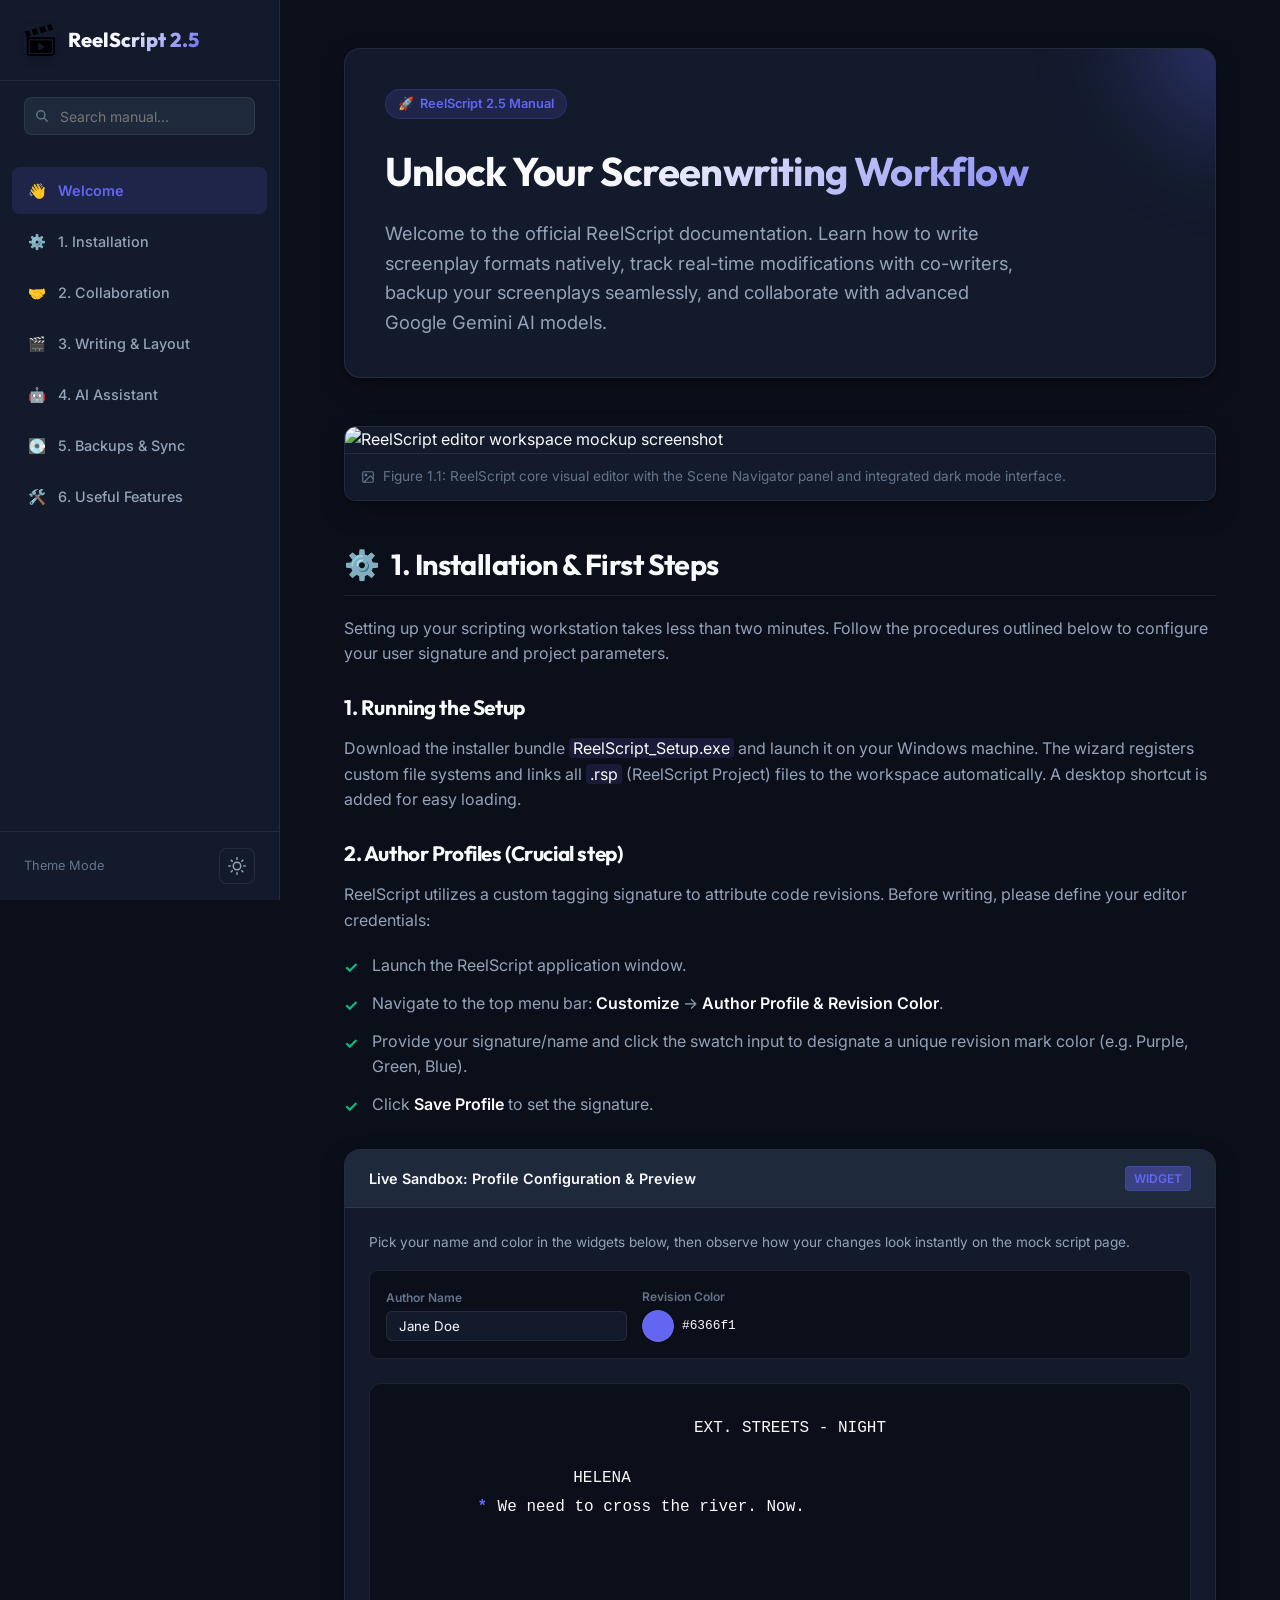
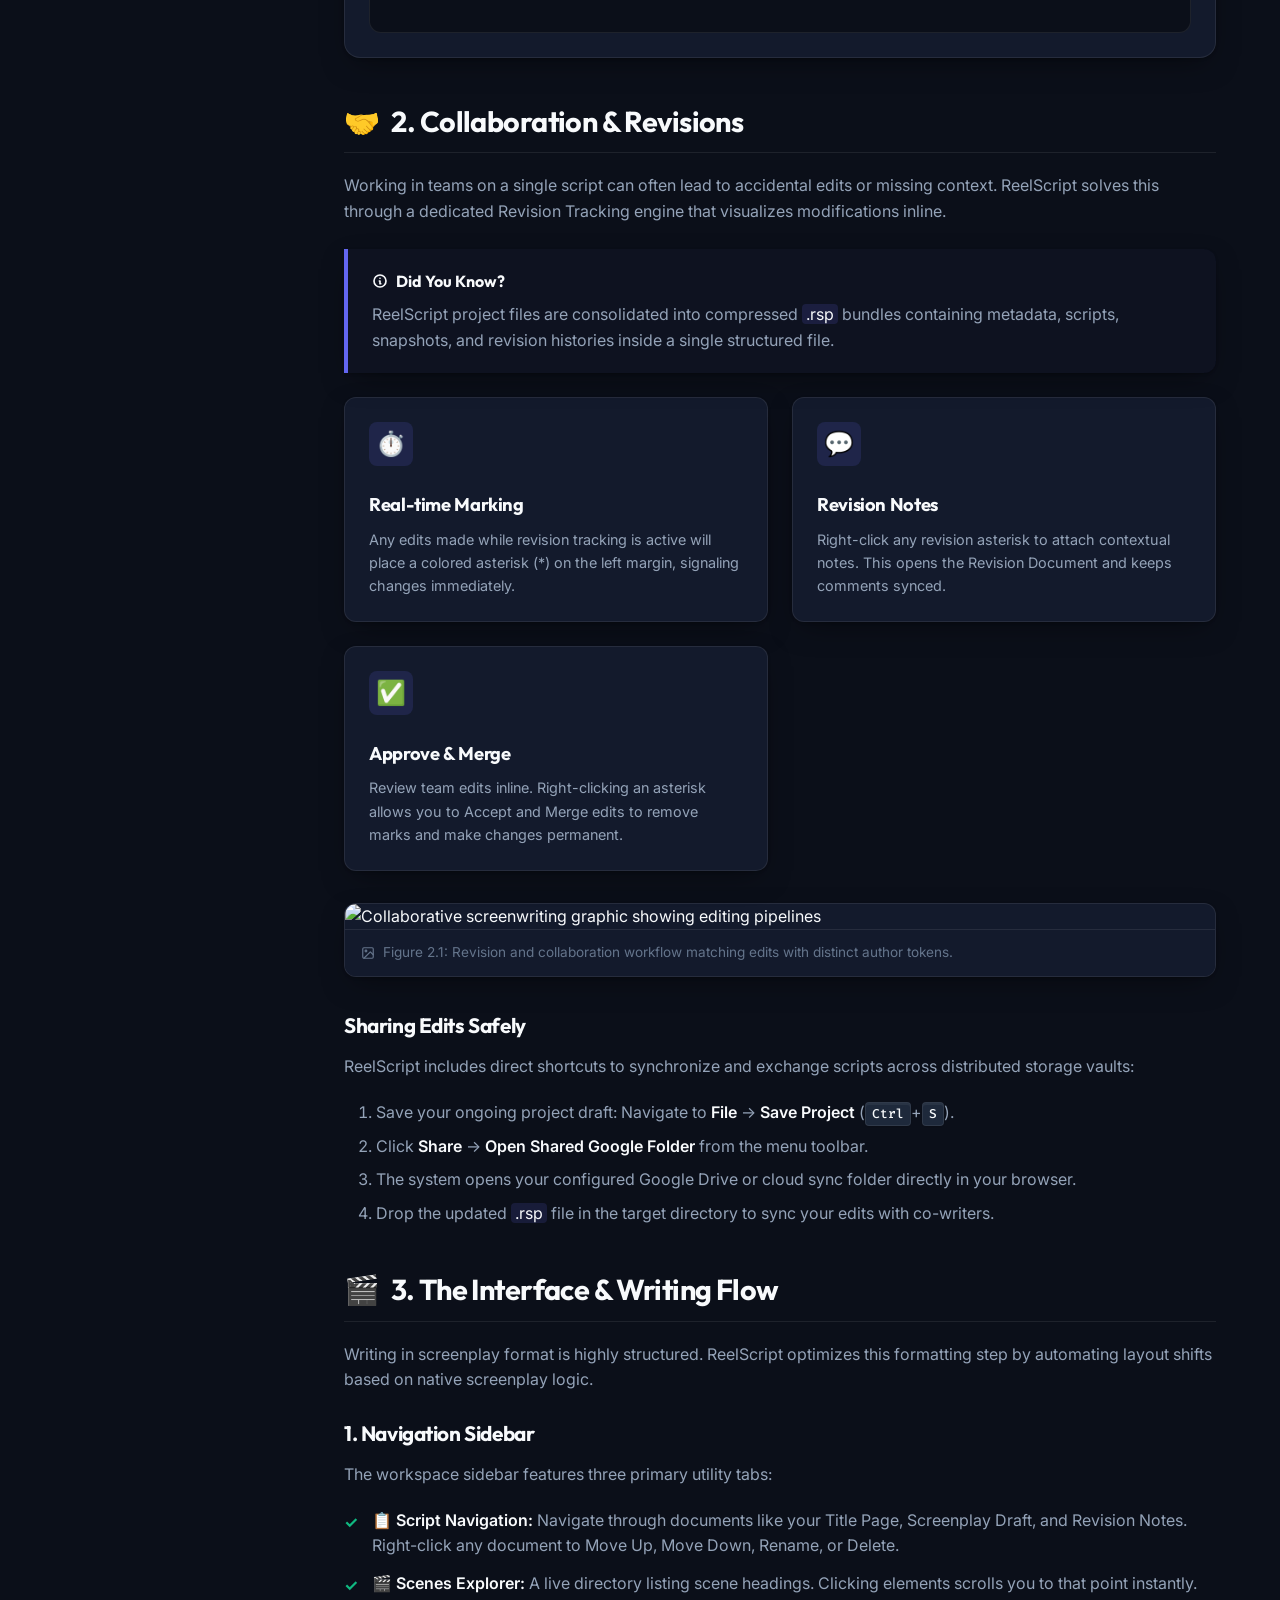
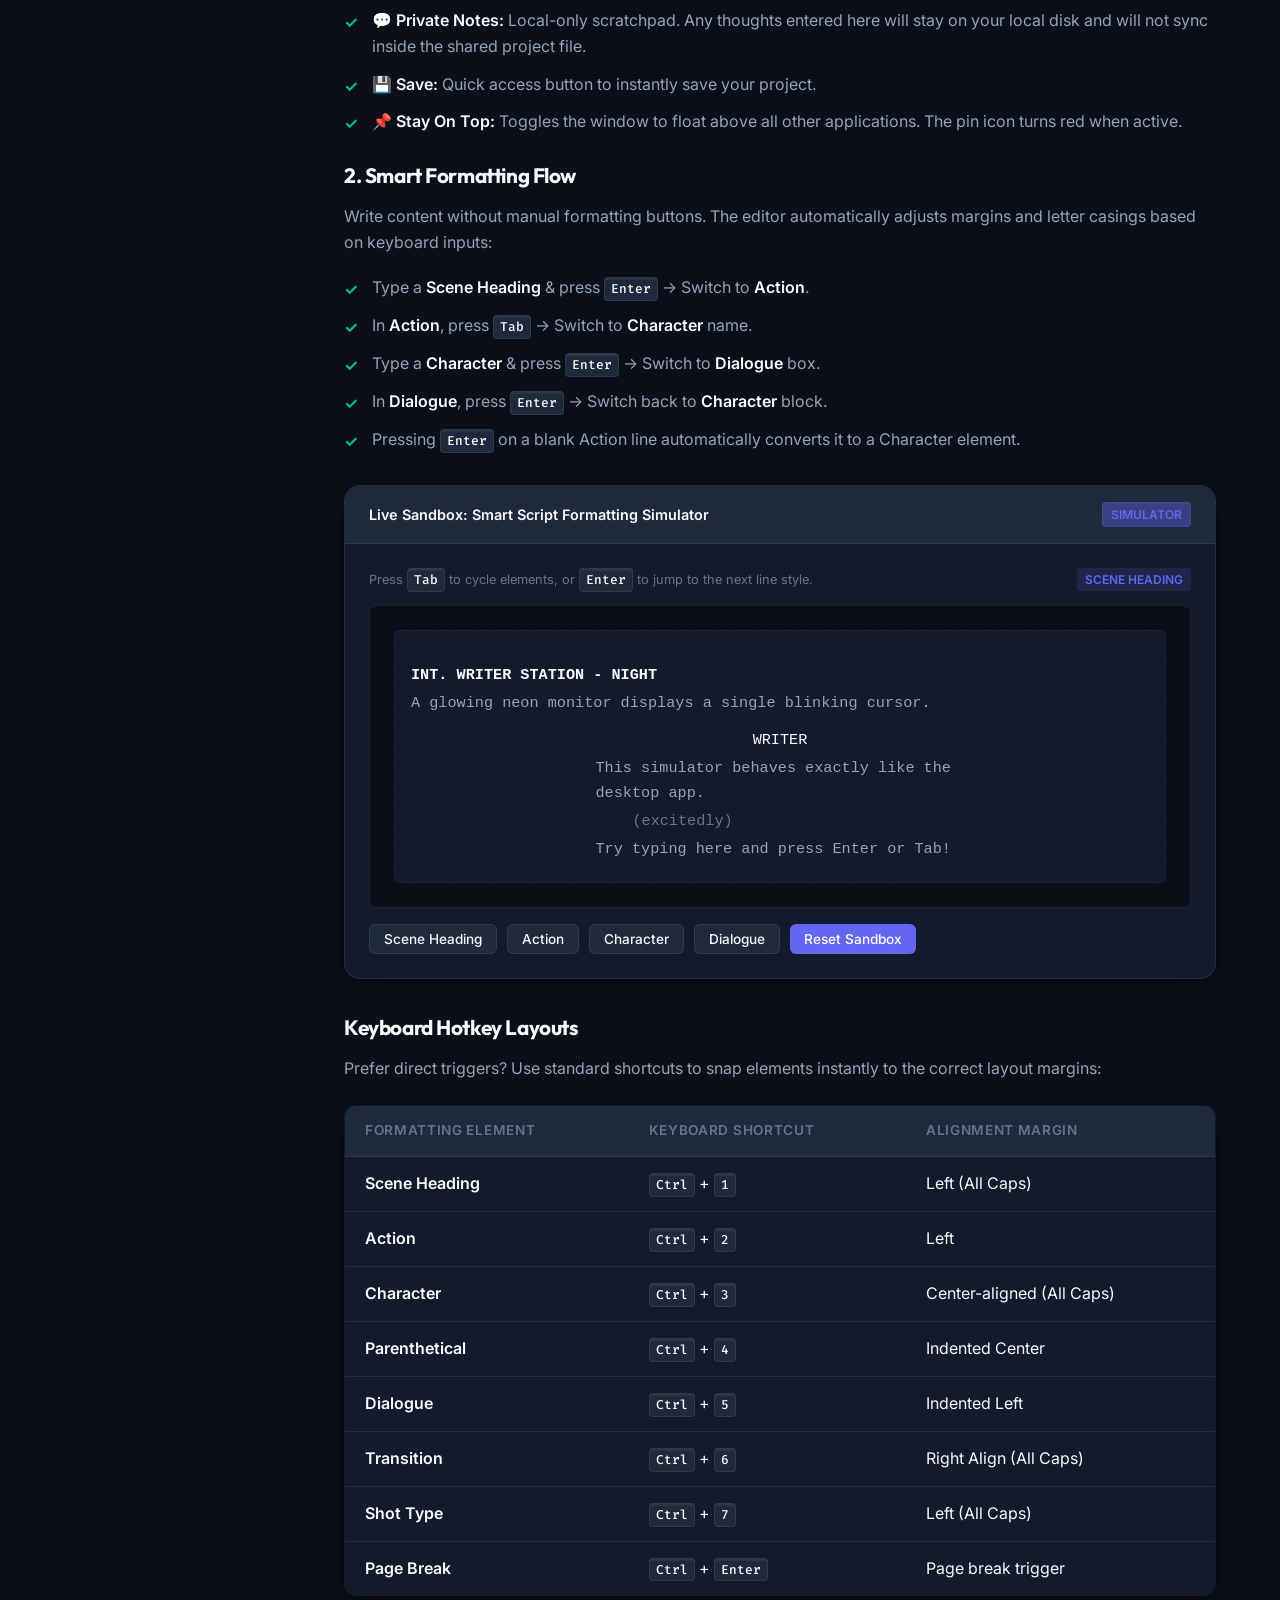
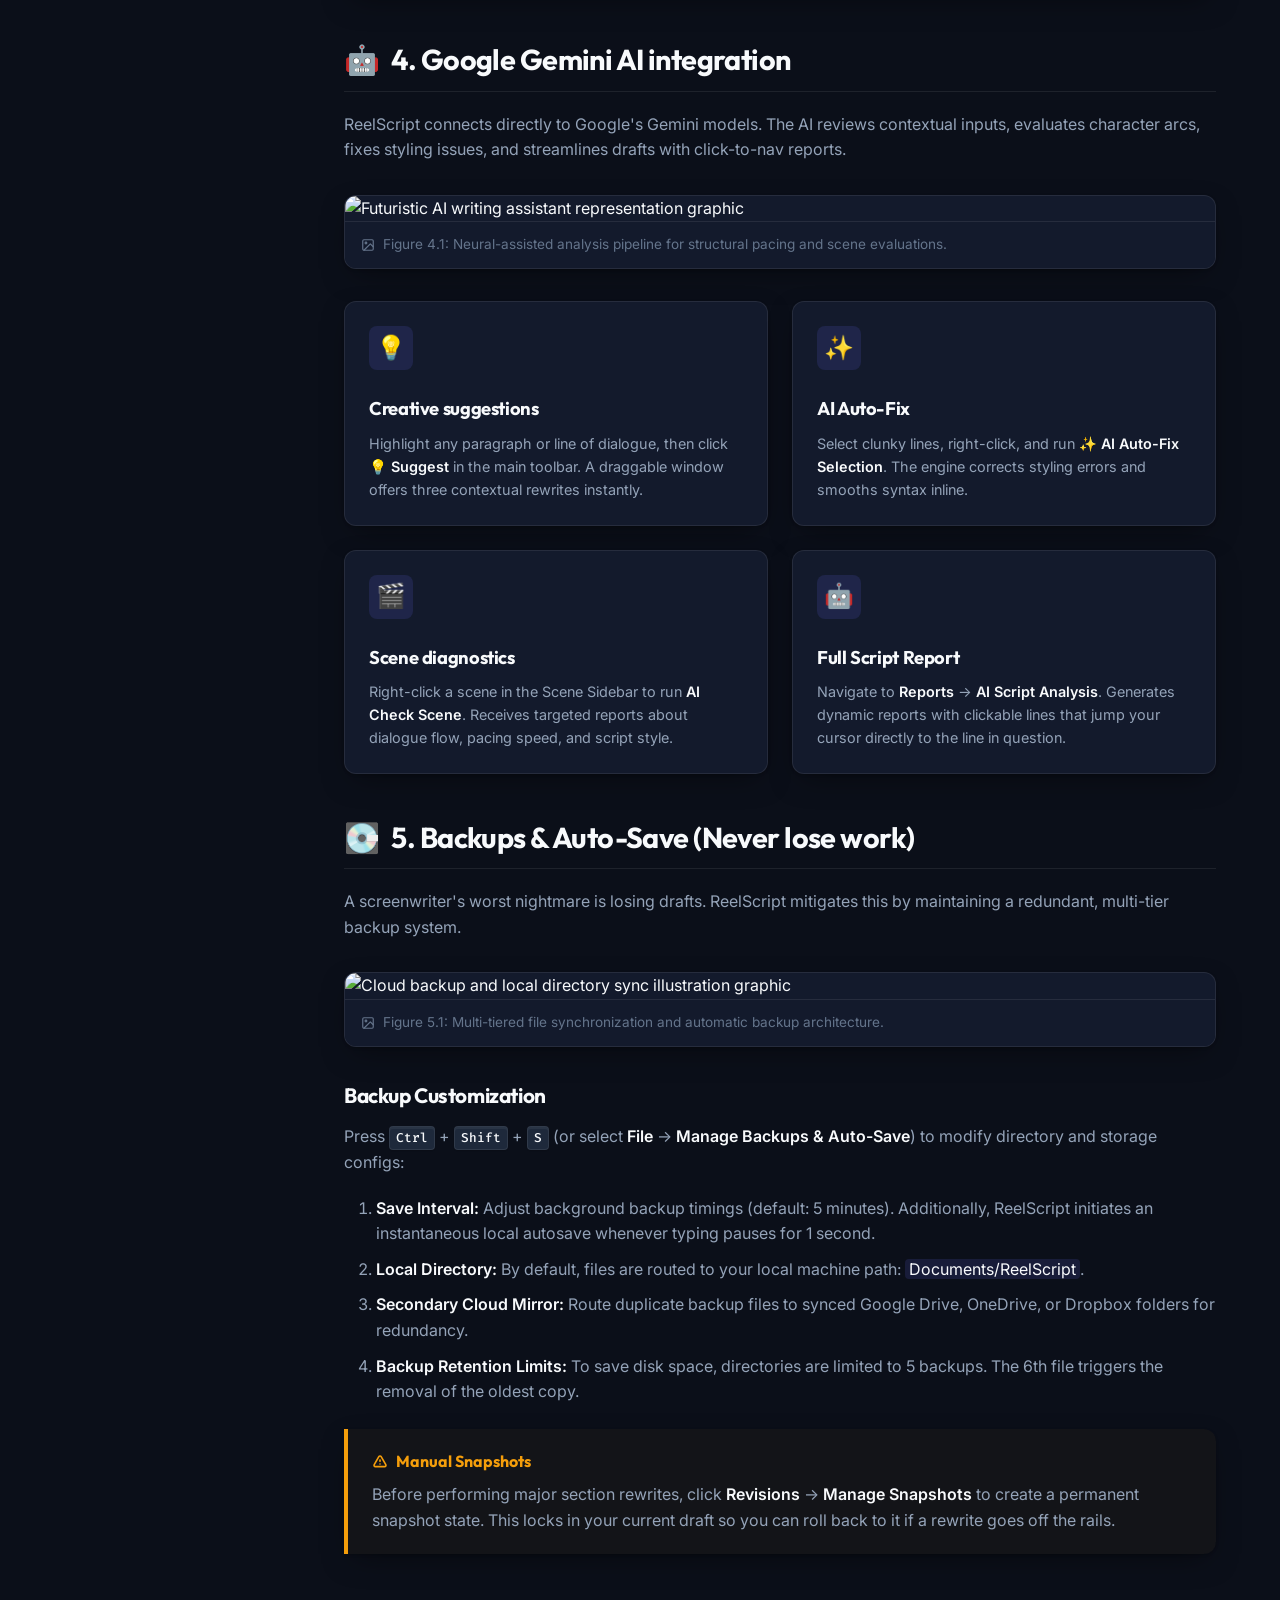
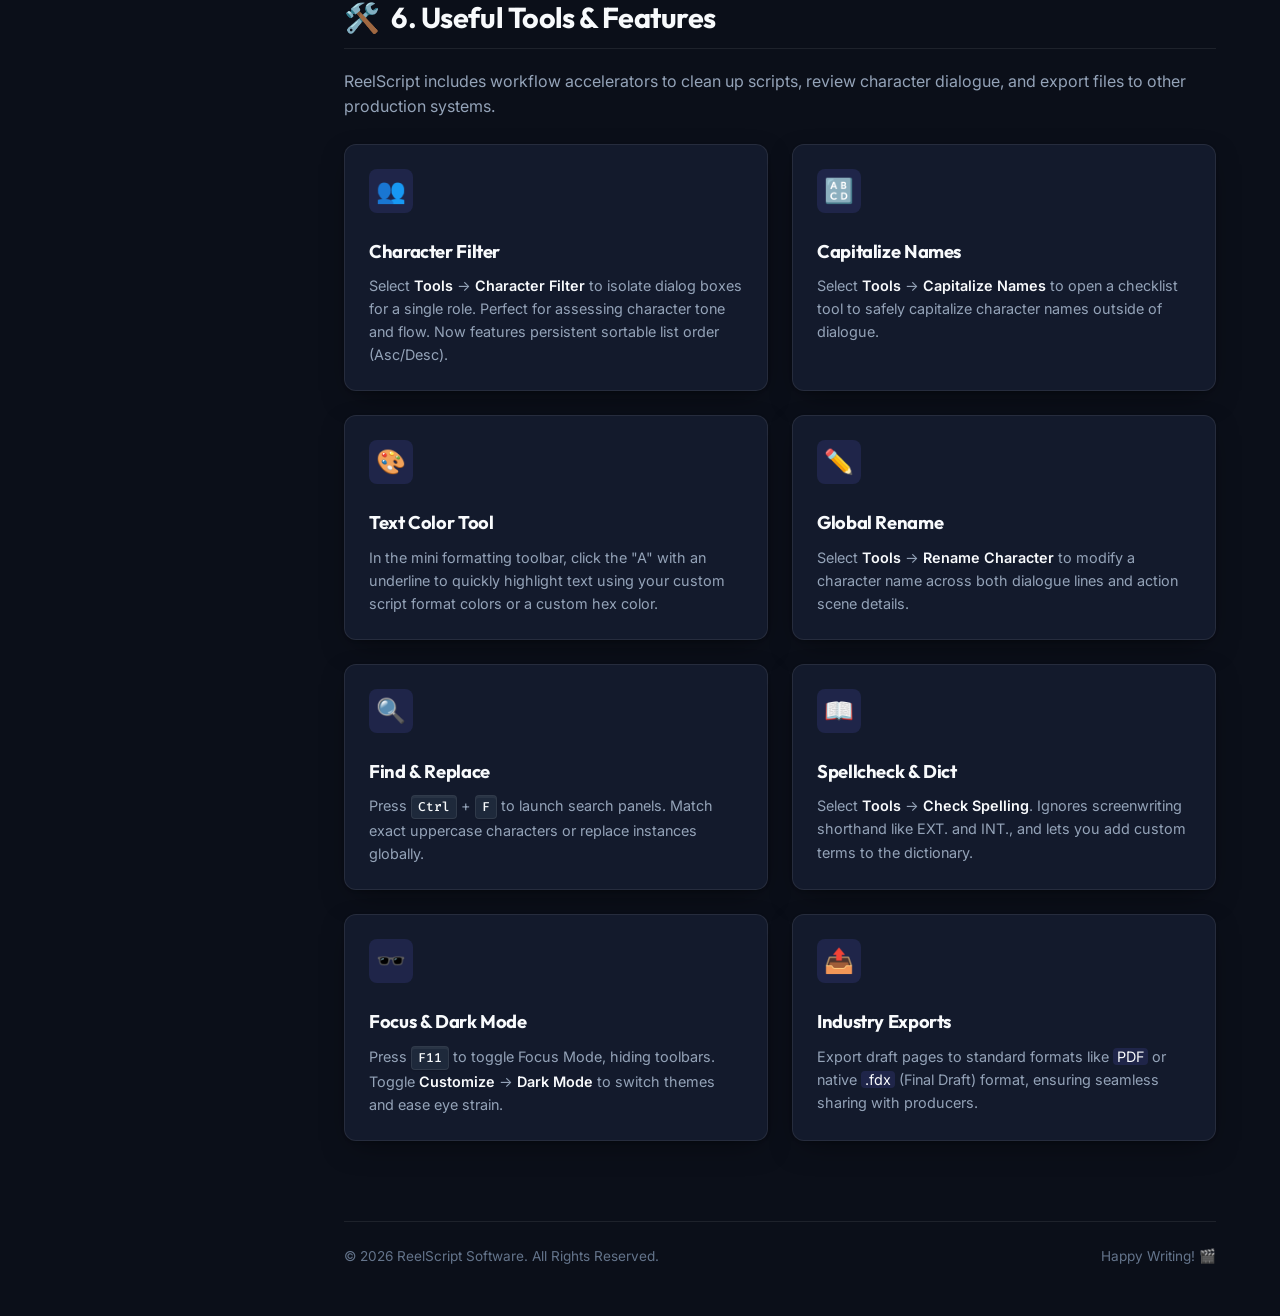
==== manual.html @ 25265837 "docs: update manual and README with today's new features" ====
<!DOCTYPE html>
<html lang="en" data-theme="dark">
<head>
    <meta charset="UTF-8">
    <meta name="viewport" content="width=device-width, initial-scale=1.0">
    <title>ReelScript - Complete User Manual</title>
    <!-- Google Fonts -->
    <link rel="preconnect" href="https://fonts.googleapis.com">
    <link rel="preconnect" href="https://fonts.gstatic.com" crossorigin>
    <link href="https://fonts.googleapis.com/css2?family=Fira+Code:wght@400;500&family=Inter:wght@300;400;500;600;700&family=Outfit:wght@400;500;600;700;800&display=swap" rel="stylesheet">
    <link rel="icon" href="movie-icon.png" type="image/png">
    
    <style>
        /* Modern CSS Custom Properties / Theme Tokens */
        :root[data-theme="dark"] {
            --bg-primary: #0b0f19;
            --bg-secondary: #131a2c;
            --bg-tertiary: #1e293b;
            --bg-accent: rgba(99, 102, 241, 0.15);
            --border-color: rgba(255, 255, 255, 0.08);
            --text-primary: #f8fafc;
            --text-secondary: #94a3b8;
            --text-muted: #64748b;
            --accent: #6366f1;
            --accent-glow: rgba(99, 102, 241, 0.4);
            --accent-rgb: 99, 102, 241;
            --success: #10b981;
            --warning: #f59e0b;
            --danger: #ef4444;
            --card-shadow: 0 10px 30px -10px rgba(0, 0, 0, 0.5), 0 1px 3px rgba(0, 0, 0, 0.2);
            --sidebar-width: 280px;
        }

        :root[data-theme="light"] {
            --bg-primary: #f8fafc;
            --bg-secondary: #ffffff;
            --bg-tertiary: #f1f5f9;
            --bg-accent: rgba(99, 102, 241, 0.08);
            --border-color: rgba(15, 23, 42, 0.08);
            --text-primary: #0f172a;
            --text-secondary: #475569;
            --text-muted: #94a3b8;
            --accent: #4f46e5;
            --accent-glow: rgba(79, 70, 229, 0.2);
            --accent-rgb: 79, 70, 229;
            --success: #059669;
            --warning: #d97706;
            --danger: #dc2626;
            --card-shadow: 0 10px 30px -10px rgba(0, 0, 0, 0.05), 0 1px 3px rgba(0, 0, 0, 0.02);
            --sidebar-width: 280px;
        }

        /* Base Resets & Global Styles */
        * {
            box-sizing: border-box;
            margin: 0;
            padding: 0;
            scroll-behavior: smooth;
        }

        body {
            font-family: 'Inter', -apple-system, BlinkMacSystemFont, "Segoe UI", Roboto, Helvetica, Arial, sans-serif;
            background-color: var(--bg-primary);
            color: var(--text-primary);
            line-height: 1.6;
            transition: background-color 0.3s ease, color 0.3s ease;
            overflow-x: hidden;
        }

        /* Typography */
        h1, h2, h3, h4 {
            font-family: 'Outfit', sans-serif;
            font-weight: 700;
            letter-spacing: -0.02em;
            color: var(--text-primary);
        }

        h1 {
            font-size: 2.5rem;
            margin-bottom: 1rem;
            background: linear-gradient(135deg, var(--text-primary) 30%, var(--accent) 100%);
            -webkit-background-clip: text;
            -webkit-text-fill-color: transparent;
        }

        h2 {
            font-size: 1.8rem;
            margin: 2.5rem 0 1.25rem 0;
            padding-bottom: 0.5rem;
            border-bottom: 1px solid var(--border-color);
            display: flex;
            align-items: center;
            gap: 12px;
        }

        h3 {
            font-size: 1.3rem;
            margin: 1.5rem 0 0.75rem 0;
            color: var(--text-primary);
        }

        p {
            margin-bottom: 1.25rem;
            color: var(--text-secondary);
            font-size: 1rem;
            font-weight: 400;
        }

        strong {
            color: var(--text-primary);
            font-weight: 600;
        }

        a {
            color: var(--accent);
            text-decoration: none;
            transition: color 0.2s ease;
        }

        a:hover {
            color: var(--text-primary);
            text-decoration: underline;
        }

        /* Layout Structure */
        .app-wrapper {
            display: flex;
            min-height: 100vh;
        }

        /* Sidebar Styling */
        .sidebar {
            width: var(--sidebar-width);
            background-color: var(--bg-secondary);
            border-right: 1px solid var(--border-color);
            position: fixed;
            top: 0;
            bottom: 0;
            left: 0;
            display: flex;
            flex-direction: column;
            z-index: 100;
            transition: transform 0.3s ease, background-color 0.3s ease, border-color 0.3s ease;
        }

        .sidebar-header {
            padding: 1.5rem;
            border-bottom: 1px solid var(--border-color);
            display: flex;
            align-items: center;
            gap: 12px;
        }

        .sidebar-logo {
            width: 32px;
            height: 32px;
            border-radius: 6px;
            object-fit: contain;
            box-shadow: 0 4px 10px rgba(0, 0, 0, 0.2);
        }

        .sidebar-title {
            font-size: 1.25rem;
            font-weight: 800;
            font-family: 'Outfit', sans-serif;
            background: linear-gradient(135deg, var(--text-primary) 40%, var(--accent) 100%);
            -webkit-background-clip: text;
            -webkit-text-fill-color: transparent;
        }

        .search-container {
            padding: 1rem 1.5rem;
            position: relative;
        }

        .search-input {
            width: 100%;
            padding: 0.6rem 1rem 0.6rem 2.2rem;
            background-color: var(--bg-tertiary);
            border: 1px solid var(--border-color);
            border-radius: 8px;
            color: var(--text-primary);
            font-family: inherit;
            font-size: 0.875rem;
            outline: none;
            transition: all 0.2s ease;
        }

        .search-input:focus {
            border-color: var(--accent);
            box-shadow: 0 0 0 3px var(--accent-glow);
        }

        .search-icon {
            position: absolute;
            left: 2.2rem;
            top: 50%;
            transform: translateY(-50%);
            color: var(--text-muted);
            pointer-events: none;
            width: 14px;
            height: 14px;
        }

        .nav-menu {
            flex: 1;
            overflow-y: auto;
            padding: 1rem 0.75rem;
            display: flex;
            flex-direction: column;
            gap: 4px;
        }

        .nav-link {
            display: flex;
            align-items: center;
            gap: 12px;
            padding: 0.75rem 1rem;
            color: var(--text-secondary);
            border-radius: 8px;
            font-size: 0.9rem;
            font-weight: 500;
            transition: all 0.2s ease;
            text-decoration: none;
        }

        .nav-link:hover, .nav-link.active {
            color: var(--text-primary);
            background-color: var(--bg-tertiary);
            text-decoration: none;
        }

        .nav-link.active {
            color: var(--accent);
            background-color: var(--bg-accent);
            font-weight: 600;
        }

        .sidebar-footer {
            padding: 1rem 1.5rem;
            border-top: 1px solid var(--border-color);
            display: flex;
            align-items: center;
            justify-content: space-between;
        }

        /* Main Content Panel */
        .content-area {
            flex: 1;
            margin-left: var(--sidebar-width);
            padding: 3rem 4rem;
            max-width: 1100px;
            transition: margin-left 0.3s ease;
        }

        /* Header / Controls */
        .controls {
            display: flex;
            align-items: center;
            gap: 12px;
        }

        .theme-toggle-btn {
            background: none;
            border: 1px solid var(--border-color);
            border-radius: 8px;
            width: 36px;
            height: 36px;
            display: flex;
            align-items: center;
            justify-content: center;
            cursor: pointer;
            color: var(--text-secondary);
            transition: all 0.2s ease;
            background-color: var(--bg-secondary);
        }

        .theme-toggle-btn:hover {
            color: var(--text-primary);
            border-color: var(--text-muted);
            box-shadow: var(--card-shadow);
        }

        /* Hero Section */
        .hero {
            position: relative;
            background-color: var(--bg-secondary);
            border: 1px solid var(--border-color);
            border-radius: 16px;
            padding: 2.5rem;
            margin-bottom: 3rem;
            overflow: hidden;
            box-shadow: var(--card-shadow);
        }

        .hero::before {
            content: '';
            position: absolute;
            top: -50%;
            right: -20%;
            width: 300px;
            height: 300px;
            background: radial-gradient(circle, var(--accent-glow) 0%, transparent 70%);
            pointer-events: none;
            filter: blur(40px);
        }

        .hero-badge {
            display: inline-flex;
            align-items: center;
            gap: 6px;
            background-color: var(--bg-accent);
            border: 1px solid rgba(var(--accent-rgb), 0.2);
            color: var(--accent);
            padding: 4px 12px;
            border-radius: 99px;
            font-size: 0.8rem;
            font-weight: 600;
            margin-bottom: 1.25rem;
        }

        .hero-desc {
            font-size: 1.15rem;
            color: var(--text-secondary);
            max-width: 650px;
            margin-bottom: 0;
        }

        /* Callouts / Alerts */
        .callout {
            background-color: var(--bg-secondary);
            border-left: 4px solid var(--accent);
            border-radius: 0 12px 12px 0;
            padding: 1.25rem 1.5rem;
            margin: 1.5rem 0;
            box-shadow: var(--card-shadow);
            position: relative;
        }

        .callout-title {
            font-weight: 700;
            margin-bottom: 0.5rem;
            display: flex;
            align-items: center;
            gap: 8px;
            font-family: 'Outfit', sans-serif;
        }

        .callout.info {
            border-left-color: var(--accent);
            background-color: rgba(99, 102, 241, 0.03);
        }
        
        .callout.warning {
            border-left-color: var(--warning);
            background-color: rgba(245, 158, 11, 0.03);
        }

        .callout.warning .callout-title {
            color: var(--warning);
        }

        .callout.success {
            border-left-color: var(--success);
            background-color: rgba(16, 185, 129, 0.03);
        }

        .callout.success .callout-title {
            color: var(--success);
        }

        /* Grid Elements */
        .feature-grid {
            display: grid;
            grid-template-columns: repeat(auto-fit, minmax(320px, 1fr));
            gap: 1.5rem;
            margin: 1.5rem 0;
        }

        .card {
            background-color: var(--bg-secondary);
            border: 1px solid var(--border-color);
            border-radius: 12px;
            padding: 1.5rem;
            box-shadow: var(--card-shadow);
            transition: all 0.2s ease;
        }

        .card:hover {
            transform: translateY(-4px);
            border-color: var(--accent);
            box-shadow: 0 15px 35px -10px rgba(0, 0, 0, 0.15), 0 3px 10px rgba(0, 0, 0, 0.05);
        }

        .card-icon {
            font-size: 1.5rem;
            margin-bottom: 1rem;
            color: var(--accent);
            background: var(--bg-accent);
            width: 44px;
            height: 44px;
            display: flex;
            align-items: center;
            justify-content: center;
            border-radius: 8px;
        }

        .card-title {
            font-size: 1.15rem;
            margin-bottom: 0.5rem;
        }

        .card-body {
            font-size: 0.9rem;
            color: var(--text-secondary);
            margin-bottom: 0;
        }

        /* Image Display styles */
        .image-container {
            border: 1px solid var(--border-color);
            border-radius: 12px;
            overflow: hidden;
            background-color: var(--bg-secondary);
            box-shadow: var(--card-shadow);
            margin: 2rem 0;
        }

        .image-container img {
            width: 100%;
            height: auto;
            display: block;
            transition: transform 0.3s ease;
        }

        .image-container:hover img {
            transform: scale(1.015);
        }

        .image-caption {
            padding: 0.75rem 1rem;
            font-size: 0.85rem;
            color: var(--text-muted);
            border-top: 1px solid var(--border-color);
            background-color: var(--bg-secondary);
            display: flex;
            align-items: center;
            gap: 8px;
        }

        /* Keyboard Shortcut Styles */
        kbd {
            background-color: var(--bg-tertiary);
            border: 1px solid var(--border-color);
            border-radius: 4px;
            box-shadow: 0 1px 1px rgba(0, 0, 0, 0.1), inset 0 2px 0 0 rgba(255, 255, 255, 0.05);
            color: var(--text-primary);
            display: inline-block;
            font-family: 'Fira Code', monospace;
            font-size: 0.8rem;
            font-weight: 500;
            line-height: 1.4;
            padding: 2px 6px;
            white-space: nowrap;
        }

        /* Shortcut Grid Table */
        .shortcut-table {
            width: 100%;
            border-collapse: collapse;
            margin: 1.5rem 0;
            background-color: var(--bg-secondary);
            border: 1px solid var(--border-color);
            border-radius: 12px;
            overflow: hidden;
            box-shadow: var(--card-shadow);
        }

        .shortcut-table th, .shortcut-table td {
            padding: 0.875rem 1.25rem;
            text-align: left;
            border-bottom: 1px solid var(--border-color);
        }

        .shortcut-table th {
            background-color: var(--bg-tertiary);
            font-weight: 600;
            font-size: 0.85rem;
            text-transform: uppercase;
            letter-spacing: 0.05em;
            color: var(--text-muted);
        }

        .shortcut-table tr:last-child td {
            border-bottom: none;
        }

        .shortcut-table tr:hover td {
            background-color: var(--bg-accent);
        }

        /* Interactive Simulator Components */
        .interactive-container {
            border: 1px solid var(--border-color);
            border-radius: 16px;
            overflow: hidden;
            background-color: var(--bg-secondary);
            box-shadow: var(--card-shadow);
            margin: 2rem 0;
        }

        .interactive-header {
            background-color: var(--bg-tertiary);
            border-bottom: 1px solid var(--border-color);
            padding: 1rem 1.5rem;
            display: flex;
            justify-content: space-between;
            align-items: center;
        }

        .interactive-tag {
            background-color: var(--accent-glow);
            color: var(--accent);
            border: 1px solid rgba(var(--accent-rgb), 0.2);
            font-size: 0.75rem;
            font-weight: 600;
            padding: 2px 8px;
            border-radius: 4px;
            text-transform: uppercase;
        }

        .interactive-body {
            padding: 1.5rem;
        }

        /* Profile Selection Simulator */
        .profile-picker {
            display: flex;
            gap: 15px;
            flex-wrap: wrap;
            align-items: center;
            margin-bottom: 1.5rem;
            background-color: var(--bg-primary);
            padding: 1rem;
            border-radius: 8px;
            border: 1px solid var(--border-color);
        }

        .profile-picker input[type="text"] {
            background-color: var(--bg-secondary);
            border: 1px solid var(--border-color);
            border-radius: 6px;
            color: var(--text-primary);
            padding: 6px 12px;
            font-family: inherit;
            outline: none;
        }

        .profile-picker input[type="text"]:focus {
            border-color: var(--accent);
        }

        .color-well-container {
            display: flex;
            align-items: center;
            gap: 8px;
        }

        .color-well {
            -webkit-appearance: none;
            border: none;
            width: 32px;
            height: 32px;
            border-radius: 50%;
            cursor: pointer;
            background: none;
            outline: none;
        }

        .color-well::-webkit-color-swatch-wrapper {
            padding: 0;
        }

        .color-well::-webkit-color-swatch {
            border: 1px solid var(--border-color);
            border-radius: 50%;
        }

        /* Script Demo Area */
        .script-canvas {
            background-color: var(--bg-primary);
            border: 1px solid var(--border-color);
            border-radius: 12px;
            min-height: 250px;
            padding: 2rem;
            font-family: "Courier New", Courier, monospace;
            color: var(--text-primary);
            position: relative;
            outline: none;
            overflow-y: auto;
        }

        /* Simulated revision markup */
        .script-line {
            position: relative;
            padding-left: 20px;
            margin-bottom: 0.5rem;
            min-height: 1.2rem;
        }

        .revision-asterisk {
            position: absolute;
            left: 0;
            top: 0;
            font-weight: bold;
            cursor: help;
        }

        .revision-tooltip {
            position: absolute;
            background: #1e293b;
            color: #ffffff;
            font-family: 'Inter', sans-serif;
            font-size: 0.75rem;
            padding: 4px 8px;
            border-radius: 4px;
            z-index: 100;
            white-space: nowrap;
            box-shadow: 0 4px 10px rgba(0,0,0,0.3);
            pointer-events: none;
            opacity: 0;
            transition: opacity 0.2s ease;
            bottom: 120%;
            left: 0;
            border: 1px solid rgba(255,255,255,0.1);
        }

        .revision-asterisk:hover + .revision-tooltip {
            opacity: 1;
        }

        /* Simulator controls */
        .sim-btn {
            background-color: var(--accent);
            color: #ffffff;
            border: none;
            border-radius: 6px;
            padding: 6px 14px;
            font-family: inherit;
            font-size: 0.85rem;
            font-weight: 500;
            cursor: pointer;
            transition: opacity 0.2s;
        }

        .sim-btn:hover {
            opacity: 0.9;
        }

        .sim-btn.secondary {
            background-color: var(--bg-tertiary);
            color: var(--text-primary);
            border: 1px solid var(--border-color);
        }

        .sim-actions {
            display: flex;
            gap: 10px;
            margin-top: 1rem;
        }

        /* Smart screenplay editor simulator */
        .editor-simulator {
            background-color: var(--bg-primary);
            border: 1px solid var(--border-color);
            border-radius: 8px;
            padding: 1.5rem;
            font-family: "Courier New", Courier, monospace;
            position: relative;
        }

        .sim-meta {
            font-family: 'Inter', sans-serif;
            font-size: 0.8rem;
            color: var(--text-muted);
            margin-bottom: 0.8rem;
            display: flex;
            justify-content: space-between;
            align-items: center;
        }

        .sim-element-badge {
            background-color: var(--bg-accent);
            color: var(--accent);
            padding: 2px 8px;
            border-radius: 4px;
            font-weight: 600;
            font-size: 0.75rem;
        }

        .editor-input-area {
            border: 1px dashed var(--border-color);
            border-radius: 6px;
            min-height: 180px;
            padding: 1rem;
            outline: none;
            background-color: var(--bg-secondary);
            font-size: 0.95rem;
        }

        .editor-line {
            margin-bottom: 0.25rem;
            min-height: 1.2rem;
            width: 100%;
        }

        /* Screenplay standards styles for simulator */
        .editor-line.scene-heading {
            text-transform: uppercase;
            font-weight: bold;
            margin-top: 1rem;
            color: var(--text-primary);
        }

        .editor-line.action {
            margin-left: 0;
            color: var(--text-secondary);
        }

        .editor-line.character {
            text-transform: uppercase;
            text-align: center;
            width: 60%;
            margin-left: auto;
            margin-right: auto;
            color: var(--text-primary);
            margin-top: 0.8rem;
        }

        .editor-line.dialogue {
            width: 50%;
            margin-left: auto;
            margin-right: auto;
            color: var(--text-secondary);
        }

        .editor-line.parenthetical {
            width: 40%;
            margin-left: auto;
            margin-right: auto;
            color: var(--text-muted);
        }

        /* List Items */
        ul.custom-list {
            list-style: none;
            margin-bottom: 1.5rem;
        }

        ul.custom-list li {
            position: relative;
            padding-left: 1.75rem;
            margin-bottom: 0.75rem;
            color: var(--text-secondary);
        }

        ul.custom-list li::before {
            content: '✓';
            position: absolute;
            left: 0;
            top: 2px;
            color: var(--success);
            font-weight: bold;
        }

        /* Floating Back to Top Button */
        .back-to-top {
            position: fixed;
            bottom: 2rem;
            right: 2rem;
            background-color: var(--bg-secondary);
            border: 1px solid var(--border-color);
            color: var(--text-secondary);
            width: 40px;
            height: 40px;
            border-radius: 50%;
            display: flex;
            align-items: center;
            justify-content: center;
            cursor: pointer;
            box-shadow: var(--card-shadow);
            opacity: 0;
            visibility: hidden;
            transition: all 0.3s ease;
            z-index: 99;
        }

        .back-to-top.visible {
            opacity: 1;
            visibility: visible;
        }

        .back-to-top:hover {
            color: var(--accent);
            border-color: var(--accent);
            transform: translateY(-2px);
        }

        /* Hamburger button for Mobile */
        .mobile-header {
            display: none;
            background-color: var(--bg-secondary);
            border-bottom: 1px solid var(--border-color);
            padding: 1rem;
            position: fixed;
            top: 0;
            left: 0;
            right: 0;
            z-index: 101;
            align-items: center;
            justify-content: space-between;
        }

        .hamburger-btn {
            background: none;
            border: none;
            color: var(--text-primary);
            font-size: 1.5rem;
            cursor: pointer;
        }

        /* Responsive Breakpoints */
        @media (max-width: 1024px) {
            .sidebar {
                transform: translateX(-100%);
            }

            .sidebar.open {
                transform: translateX(0);
            }

            .content-area {
                margin-left: 0;
                padding: 5rem 2rem 3rem 2rem;
            }

            .mobile-header {
                display: flex;
            }
        }

        @media (max-width: 768px) {
            h1 {
                font-size: 2rem;
            }

            .hero {
                padding: 1.5rem;
            }

            .feature-grid {
                grid-template-columns: 1fr;
            }

            .profile-picker {
                flex-direction: column;
                align-items: stretch;
            }

            .color-well-container {
                justify-content: space-between;
            }
        }

        /* Highlights */
        mark {
            background-color: var(--bg-accent);
            color: var(--text-primary);
            padding: 0 4px;
            border-radius: 4px;
        }
    </style>
</head>
<body>

    <!-- Mobile Header -->
    <div class="mobile-header">
        <div style="display: flex; align-items: center; gap: 8px;">
            <img src="movie-icon.png" alt="ReelScript Logo" style="height: 24px; width: 24px; border-radius: 4px;">
            <span class="sidebar-title">ReelScript Manual</span>
        </div>
        <button class="hamburger-btn" id="mobile-toggle" aria-label="Toggle Menu">☰</button>
    </div>

    <div class="app-wrapper">
        <!-- Sidebar -->
        <aside class="sidebar" id="app-sidebar">
            <div class="sidebar-header">
                <img class="sidebar-logo" src="movie-icon.png" alt="ReelScript Logo">
                <span class="sidebar-title">ReelScript 2.5</span>
            </div>
            
            <div class="search-container">
                <input type="text" class="search-input" id="search-input" placeholder="Search manual...">
                <svg class="search-icon" fill="none" stroke="currentColor" viewBox="0 0 24 24" xmlns="http://www.w3.org/2000/svg">
                    <path stroke-linecap="round" stroke-linejoin="round" stroke-width="2.5" d="M21 21l-6-6m2-5a7 7 0 11-14 0 7 7 0 0114 0z"></path>
                </svg>
            </div>

            <nav class="nav-menu">
                <a href="#welcome" class="nav-link active" data-section="welcome">
                    <span>👋</span> Welcome
                </a>
                <a href="#installation" class="nav-link" data-section="installation">
                    <span>⚙️</span> 1. Installation
                </a>
                <a href="#collaboration" class="nav-link" data-section="collaboration">
                    <span>🤝</span> 2. Collaboration
                </a>
                <a href="#interface" class="nav-link" data-section="interface">
                    <span>🎬</span> 3. Writing & Layout
                </a>
                <a href="#ai-assistant" class="nav-link" data-section="ai-assistant">
                    <span>🤖</span> 4. AI Assistant
                </a>
                <a href="#backups" class="nav-link" data-section="backups">
                    <span>💽</span> 5. Backups & Sync
                </a>
                <a href="#tools" class="nav-link" data-section="tools">
                    <span>🛠️</span> 6. Useful Features
                </a>
            </nav>

            <div class="sidebar-footer">
                <span style="font-size: 0.8rem; color: var(--text-muted);">Theme Mode</span>
                <button class="theme-toggle-btn" id="theme-toggle" title="Toggle color scheme">
                    <!-- Sun icon -->
                    <svg id="sun-icon" style="display:none;" width="18" height="18" viewBox="0 0 24 24" fill="none" stroke="currentColor" stroke-width="2" stroke-linecap="round" stroke-linejoin="round"><circle cx="12" cy="12" r="5"></circle><line x1="12" y1="1" x2="12" y2="3"></line><line x1="12" y1="21" x2="12" y2="23"></line><line x1="4.22" y1="4.22" x2="5.64" y2="5.64"></line><line x1="18.36" y1="18.36" x2="19.78" y2="19.78"></line><line x1="1" y1="12" x2="3" y2="12"></line><line x1="21" y1="12" x2="23" y2="12"></line><line x1="4.22" y1="19.78" x2="5.64" y2="18.36"></line><line x1="18.36" y1="5.64" x2="19.78" y2="4.22"></line></svg>
                    <!-- Moon icon -->
                    <svg id="moon-icon" width="18" height="18" viewBox="0 0 24 24" fill="none" stroke="currentColor" stroke-width="2" stroke-linecap="round" stroke-linejoin="round"><path d="M21 12.79A9 9 0 1 1 11.21 3 7 7 0 0 0 21 12.79z"></path></svg>
                </button>
            </div>
        </aside>

        <!-- Main Content Area -->
        <main class="content-area">
            
            <!-- Welcome / Hero Section -->
            <section id="welcome" class="searchable">
                <div class="hero">
                    <div class="hero-badge">
                        <span>🚀</span> ReelScript 2.5 Manual
                    </div>
                    <h1>Unlock Your Screenwriting Workflow</h1>
                    <p class="hero-desc">
                        Welcome to the official ReelScript documentation. Learn how to write screenplay formats natively, track real-time modifications with co-writers, backup your screenplays seamlessly, and collaborate with advanced Google Gemini AI models.
                    </p>
                </div>
                
                <div class="image-container">
                    <img src="screenshot.png" alt="ReelScript editor workspace mockup screenshot">
                    <div class="image-caption">
                        <svg width="14" height="14" viewBox="0 0 24 24" fill="none" stroke="currentColor" stroke-width="2" stroke-linecap="round" stroke-linejoin="round"><rect x="3" y="3" width="18" height="18" rx="2" ry="2"></rect><circle cx="8.5" cy="8.5" r="1.5"></circle><polyline points="21 15 16 10 5 21"></polyline></svg>
                        Figure 1.1: ReelScript core visual editor with the Scene Navigator panel and integrated dark mode interface.
                    </div>
                </div>
            </section>

            <!-- 1. Installation -->
            <section id="installation" class="searchable">
                <h2><span>⚙️</span> 1. Installation & First Steps</h2>
                <p>Setting up your scripting workstation takes less than two minutes. Follow the procedures outlined below to configure your user signature and project parameters.</p>
                
                <h3>1. Running the Setup</h3>
                <p>Download the installer bundle <mark>ReelScript_Setup.exe</mark> and launch it on your Windows machine. The wizard registers custom file systems and links all <mark>.rsp</mark> (ReelScript Project) files to the workspace automatically. A desktop shortcut is added for easy loading.</p>

                <h3>2. Author Profiles (Crucial step)</h3>
                <p>ReelScript utilizes a custom tagging signature to attribute code revisions. Before writing, please define your editor credentials:</p>
                
                <ul class="custom-list">
                    <li>Launch the ReelScript application window.</li>
                    <li>Navigate to the top menu bar: <strong>Customize</strong> &rarr; <strong>Author Profile & Revision Color</strong>.</li>
                    <li>Provide your signature/name and click the swatch input to designate a unique revision mark color (e.g. Purple, Green, Blue).</li>
                    <li>Click <strong>Save Profile</strong> to set the signature.</li>
                </ul>

                <!-- Profile Customizer Live Sandbox Demo -->
                <div class="interactive-container">
                    <div class="interactive-header">
                        <span style="font-weight: 600; font-size: 0.9rem;">Live Sandbox: Profile Configuration & Preview</span>
                        <span class="interactive-tag">Widget</span>
                    </div>
                    <div class="interactive-body">
                        <p style="font-size: 0.85rem; margin-bottom: 1rem;">Pick your name and color in the widgets below, then observe how your changes look instantly on the mock script page.</p>
                        
                        <div class="profile-picker">
                            <div style="display: flex; flex-direction: column; gap: 4px;">
                                <label style="font-size: 0.75rem; font-weight: 600; color: var(--text-muted);">Author Name</label>
                                <input type="text" id="demo-author-name" value="Jane Doe">
                            </div>
                            <div style="display: flex; flex-direction: column; gap: 4px;">
                                <label style="font-size: 0.75rem; font-weight: 600; color: var(--text-muted);">Revision Color</label>
                                <div class="color-well-container">
                                    <input type="color" class="color-well" id="demo-author-color" value="#6366f1">
                                    <span id="demo-color-hex" style="font-size: 0.8rem; font-family: monospace;">#6366f1</span>
                                </div>
                            </div>
                        </div>

                        <div class="script-canvas">
                            <div class="script-line" style="text-align: center; margin-bottom: 1.5rem; text-transform: uppercase;">
                                EXT. STREETS - NIGHT
                            </div>
                            <div class="script-line" style="margin-left: 20%; width: 60%; text-transform: uppercase; margin-bottom: 0.25rem;">
                                HELENA
                            </div>
                            <div class="script-line" style="margin-left: 10%; width: 80%; text-indent: 0; line-height: 1.4;">
                                <span class="revision-asterisk" id="demo-asterisk" style="color: #6366f1;">*</span>
                                <span class="revision-tooltip" id="demo-tooltip">Jane Doe - 06/02/2026</span>
                                We need to cross the river. Now.
                            </div>
                        </div>
                    </div>
                </div>
            </section>

            <!-- 2. Collaboration -->
            <section id="collaboration" class="searchable">
                <h2><span>🤝</span> 2. Collaboration & Revisions</h2>
                <p>Working in teams on a single script can often lead to accidental edits or missing context. ReelScript solves this through a dedicated Revision Tracking engine that visualizes modifications inline.</p>
                
                <div class="callout info">
                    <div class="callout-title">
                        <svg width="16" height="16" fill="none" stroke="currentColor" stroke-width="2.5" viewBox="0 0 24 24"><path stroke-linecap="round" stroke-linejoin="round" d="M13 16h-1v-4h-1m1-4h.01M21 12a9 9 0 11-18 0 9 9 0 0118 0z"></path></svg>
                        Did You Know?
                    </div>
                    <p style="margin-bottom: 0;">ReelScript project files are consolidated into compressed <mark>.rsp</mark> bundles containing metadata, scripts, snapshots, and revision histories inside a single structured file.</p>
                </div>

                <div class="feature-grid">
                    <div class="card">
                        <div class="card-icon">⏱️</div>
                        <h3 class="card-title">Real-time Marking</h3>
                        <p class="card-body">Any edits made while revision tracking is active will place a colored asterisk (*) on the left margin, signaling changes immediately.</p>
                    </div>
                    <div class="card">
                        <div class="card-icon">💬</div>
                        <h3 class="card-title">Revision Notes</h3>
                        <p class="card-body">Right-click any revision asterisk to attach contextual notes. This opens the Revision Document and keeps comments synced.</p>
                    </div>
                    <div class="card">
                        <div class="card-icon">✅</div>
                        <h3 class="card-title">Approve & Merge</h3>
                        <p class="card-body">Review team edits inline. Right-clicking an asterisk allows you to Accept and Merge edits to remove marks and make changes permanent.</p>
                    </div>
                </div>

                <div class="image-container">
                    <img src="collaboration.png" alt="Collaborative screenwriting graphic showing editing pipelines">
                    <div class="image-caption">
                        <svg width="14" height="14" viewBox="0 0 24 24" fill="none" stroke="currentColor" stroke-width="2" stroke-linecap="round" stroke-linejoin="round"><rect x="3" y="3" width="18" height="18" rx="2" ry="2"></rect><circle cx="8.5" cy="8.5" r="1.5"></circle><polyline points="21 15 16 10 5 21"></polyline></svg>
                        Figure 2.1: Revision and collaboration workflow matching edits with distinct author tokens.
                    </div>
                </div>

                <h3>Sharing Edits Safely</h3>
                <p>ReelScript includes direct shortcuts to synchronize and exchange scripts across distributed storage vaults:</p>
                <ol style="margin-left: 2rem; margin-bottom: 1.5rem; color: var(--text-secondary); display: flex; flex-direction: column; gap: 8px;">
                    <li>Save your ongoing project draft: Navigate to <strong>File</strong> &rarr; <strong>Save Project</strong> (<kbd>Ctrl</kbd>+<kbd>S</kbd>).</li>
                    <li>Click <strong>Share</strong> &rarr; <strong>Open Shared Google Folder</strong> from the menu toolbar.</li>
                    <li>The system opens your configured Google Drive or cloud sync folder directly in your browser.</li>
                    <li>Drop the updated <mark>.rsp</mark> file in the target directory to sync your edits with co-writers.</li>
                </ol>
            </section>

            <!-- 3. Writing and Formatting -->
            <section id="interface" class="searchable">
                <h2><span>🎬</span> 3. The Interface & Writing Flow</h2>
                <p>Writing in screenplay format is highly structured. ReelScript optimizes this formatting step by automating layout shifts based on native screenplay logic.</p>

                <h3>1. Navigation Sidebar</h3>
                <p>The workspace sidebar features three primary utility tabs:</p>
                <ul class="custom-list">
                    <li><strong>📋 Script Navigation:</strong> Navigate through documents like your Title Page, Screenplay Draft, and Revision Notes. Right-click any document to Move Up, Move Down, Rename, or Delete.</li>
                    <li><strong>🎬 Scenes Explorer:</strong> A live directory listing scene headings. Clicking elements scrolls you to that point instantly.</li>
                    <li><strong>💬 Private Notes:</strong> Local-only scratchpad. Any thoughts entered here will stay on your local disk and will not sync inside the shared project file.</li>
                    <li><strong>💾 Save:</strong> Quick access button to instantly save your project.</li>
                    <li><strong>📌 Stay On Top:</strong> Toggles the window to float above all other applications. The pin icon turns red when active.</li>
                </ul>

                <h3>2. Smart Formatting Flow</h3>
                <p>Write content without manual formatting buttons. The editor automatically adjusts margins and letter casings based on keyboard inputs:</p>
                <ul class="custom-list">
                    <li>Type a <strong>Scene Heading</strong> & press <kbd>Enter</kbd> &rarr; Switch to <strong>Action</strong>.</li>
                    <li>In <strong>Action</strong>, press <kbd>Tab</kbd> &rarr; Switch to <strong>Character</strong> name.</li>
                    <li>Type a <strong>Character</strong> & press <kbd>Enter</kbd> &rarr; Switch to <strong>Dialogue</strong> box.</li>
                    <li>In <strong>Dialogue</strong>, press <kbd>Enter</kbd> &rarr; Switch back to <strong>Character</strong> block.</li>
                    <li>Pressing <kbd>Enter</kbd> on a blank Action line automatically converts it to a Character element.</li>
                </ul>

                <!-- Interactive Formatting Simulator -->
                <div class="interactive-container">
                    <div class="interactive-header">
                        <span style="font-weight: 600; font-size: 0.9rem;">Live Sandbox: Smart Script Formatting Simulator</span>
                        <span class="interactive-tag">Simulator</span>
                    </div>
                    <div class="interactive-body">
                        <div class="sim-meta">
                            <span>Press <kbd>Tab</kbd> to cycle elements, or <kbd>Enter</kbd> to jump to the next line style.</span>
                            <span class="sim-element-badge" id="sim-type-badge">SCENE HEADING</span>
                        </div>
                        
                        <div class="editor-simulator">
                            <div class="editor-input-area" id="sim-editor-area" contenteditable="true" spellcheck="false">
                                <div class="editor-line scene-heading">INT. WRITER STATION - NIGHT</div>
                                <div class="editor-line action">A glowing neon monitor displays a single blinking cursor.</div>
                                <div class="editor-line character">WRITER</div>
                                <div class="editor-line dialogue">This simulator behaves exactly like the desktop app.</div>
                                <div class="editor-line parenthetical">(excitedly)</div>
                                <div class="editor-line dialogue">Try typing here and press Enter or Tab!</div>
                            </div>
                        </div>
                        <div class="sim-actions">
                            <button class="sim-btn secondary" onclick="changeSimLineType('scene-heading')">Scene Heading</button>
                            <button class="sim-btn secondary" onclick="changeSimLineType('action')">Action</button>
                            <button class="sim-btn secondary" onclick="changeSimLineType('character')">Character</button>
                            <button class="sim-btn secondary" onclick="changeSimLineType('dialogue')">Dialogue</button>
                            <button class="sim-btn" onclick="resetSimEditor()">Reset Sandbox</button>
                        </div>
                    </div>
                </div>

                <h3>Keyboard Hotkey Layouts</h3>
                <p>Prefer direct triggers? Use standard shortcuts to snap elements instantly to the correct layout margins:</p>
                
                <table class="shortcut-table">
                    <thead>
                        <tr>
                            <th>Formatting Element</th>
                            <th>Keyboard Shortcut</th>
                            <th>Alignment Margin</th>
                        </tr>
                    </thead>
                    <tbody>
                        <tr>
                            <td><strong>Scene Heading</strong></td>
                            <td><kbd>Ctrl</kbd> + <kbd>1</kbd></td>
                            <td>Left (All Caps)</td>
                        </tr>
                        <tr>
                            <td><strong>Action</strong></td>
                            <td><kbd>Ctrl</kbd> + <kbd>2</kbd></td>
                            <td>Left</td>
                        </tr>
                        <tr>
                            <td><strong>Character</strong></td>
                            <td><kbd>Ctrl</kbd> + <kbd>3</kbd></td>
                            <td>Center-aligned (All Caps)</td>
                        </tr>
                        <tr>
                            <td><strong>Parenthetical</strong></td>
                            <td><kbd>Ctrl</kbd> + <kbd>4</kbd></td>
                            <td>Indented Center</td>
                        </tr>
                        <tr>
                            <td><strong>Dialogue</strong></td>
                            <td><kbd>Ctrl</kbd> + <kbd>5</kbd></td>
                            <td>Indented Left</td>
                        </tr>
                        <tr>
                            <td><strong>Transition</strong></td>
                            <td><kbd>Ctrl</kbd> + <kbd>6</kbd></td>
                            <td>Right Align (All Caps)</td>
                        </tr>
                        <tr>
                            <td><strong>Shot Type</strong></td>
                            <td><kbd>Ctrl</kbd> + <kbd>7</kbd></td>
                            <td>Left (All Caps)</td>
                        </tr>
                        <tr>
                            <td><strong>Page Break</strong></td>
                            <td><kbd>Ctrl</kbd> + <kbd>Enter</kbd></td>
                            <td>Page break trigger</td>
                        </tr>
                    </tbody>
                </table>
            </section>

            <!-- 4. AI Assistant -->
            <section id="ai-assistant" class="searchable">
                <h2><span>🤖</span> 4. Google Gemini AI integration</h2>
                <p>ReelScript connects directly to Google's Gemini models. The AI reviews contextual inputs, evaluates character arcs, fixes styling issues, and streamlines drafts with click-to-nav reports.</p>

                <div class="image-container">
                    <img src="ai_assistant.png" alt="Futuristic AI writing assistant representation graphic">
                    <div class="image-caption">
                        <svg width="14" height="14" viewBox="0 0 24 24" fill="none" stroke="currentColor" stroke-width="2" stroke-linecap="round" stroke-linejoin="round"><rect x="3" y="3" width="18" height="18" rx="2" ry="2"></rect><circle cx="8.5" cy="8.5" r="1.5"></circle><polyline points="21 15 16 10 5 21"></polyline></svg>
                        Figure 4.1: Neural-assisted analysis pipeline for structural pacing and scene evaluations.
                    </div>
                </div>

                <div class="feature-grid">
                    <div class="card">
                        <div class="card-icon">💡</div>
                        <h3 class="card-title">Creative suggestions</h3>
                        <p class="card-body">Highlight any paragraph or line of dialogue, then click <strong>💡 Suggest</strong> in the main toolbar. A draggable window offers three contextual rewrites instantly.</p>
                    </div>
                    <div class="card">
                        <div class="card-icon">✨</div>
                        <h3 class="card-title">AI Auto-Fix</h3>
                        <p class="card-body">Select clunky lines, right-click, and run <strong>✨ AI Auto-Fix Selection</strong>. The engine corrects styling errors and smooths syntax inline.</p>
                    </div>
                    <div class="card">
                        <div class="card-icon">🎬</div>
                        <h3 class="card-title">Scene diagnostics</h3>
                        <p class="card-body">Right-click a scene in the Scene Sidebar to run <strong>AI Check Scene</strong>. Receives targeted reports about dialogue flow, pacing speed, and script style.</p>
                    </div>
                    <div class="card">
                        <div class="card-icon">🤖</div>
                        <h3 class="card-title">Full Script Report</h3>
                        <p class="card-body">Navigate to <strong>Reports</strong> &rarr; <strong>AI Script Analysis</strong>. Generates dynamic reports with clickable lines that jump your cursor directly to the line in question.</p>
                    </div>
                </div>
            </section>

            <!-- 5. Backups -->
            <section id="backups" class="searchable">
                <h2><span>💽</span> 5. Backups & Auto-Save (Never lose work)</h2>
                <p>A screenwriter's worst nightmare is losing drafts. ReelScript mitigates this by maintaining a redundant, multi-tier backup system.</p>

                <div class="image-container">
                    <img src="backups_sync.png" alt="Cloud backup and local directory sync illustration graphic">
                    <div class="image-caption">
                        <svg width="14" height="14" viewBox="0 0 24 24" fill="none" stroke="currentColor" stroke-width="2" stroke-linecap="round" stroke-linejoin="round"><rect x="3" y="3" width="18" height="18" rx="2" ry="2"></rect><circle cx="8.5" cy="8.5" r="1.5"></circle><polyline points="21 15 16 10 5 21"></polyline></svg>
                        Figure 5.1: Multi-tiered file synchronization and automatic backup architecture.
                    </div>
                </div>

                <h3>Backup Customization</h3>
                <p>Press <kbd>Ctrl</kbd> + <kbd>Shift</kbd> + <kbd>S</kbd> (or select <strong>File</strong> &rarr; <strong>Manage Backups & Auto-Save</strong>) to modify directory and storage configs:</p>
                
                <ol style="margin-left: 2rem; margin-bottom: 1.5rem; color: var(--text-secondary); display: flex; flex-direction: column; gap: 10px;">
                    <li><strong>Save Interval:</strong> Adjust background backup timings (default: 5 minutes). Additionally, ReelScript initiates an instantaneous local autosave whenever typing pauses for 1 second.</li>
                    <li><strong>Local Directory:</strong> By default, files are routed to your local machine path: <mark>Documents/ReelScript</mark>.</li>
                    <li><strong>Secondary Cloud Mirror:</strong> Route duplicate backup files to synced Google Drive, OneDrive, or Dropbox folders for redundancy.</li>
                    <li><strong>Backup Retention Limits:</strong> To save disk space, directories are limited to 5 backups. The 6th file triggers the removal of the oldest copy.</li>
                </ol>

                <div class="callout warning">
                    <div class="callout-title">
                        <svg width="16" height="16" fill="none" stroke="currentColor" stroke-width="2.5" viewBox="0 0 24 24"><path stroke-linecap="round" stroke-linejoin="round" d="M12 9v2m0 4h.01m-6.938 4h13.856c1.54 0 2.502-1.667 1.732-3L13.732 4c-.77-1.333-2.694-1.333-3.464 0L3.34 16c-.77 1.333.192 3 1.732 3z"></path></svg>
                        Manual Snapshots
                    </div>
                    <p style="margin-bottom: 0;">Before performing major section rewrites, click <strong>Revisions</strong> &rarr; <strong>Manage Snapshots</strong> to create a permanent snapshot state. This locks in your current draft so you can roll back to it if a rewrite goes off the rails.</p>
                </div>
            </section>

            <!-- 6. Useful Features -->
            <section id="tools" class="searchable">
                <h2><span>🛠️</span> 6. Useful Tools & Features</h2>
                <p>ReelScript includes workflow accelerators to clean up scripts, review character dialogue, and export files to other production systems.</p>

                <div class="feature-grid">
                    <div class="card">
                        <div class="card-icon">👥</div>
                        <h3 class="card-title">Character Filter</h3>
                        <p class="card-body">Select <strong>Tools</strong> &rarr; <strong>Character Filter</strong> to isolate dialog boxes for a single role. Perfect for assessing character tone and flow. Now features persistent sortable list order (Asc/Desc).</p>
                    </div>
                    <div class="card">
                        <div class="card-icon">🔠</div>
                        <h3 class="card-title">Capitalize Names</h3>
                        <p class="card-body">Select <strong>Tools</strong> &rarr; <strong>Capitalize Names</strong> to open a checklist tool to safely capitalize character names outside of dialogue.</p>
                    </div>
                    <div class="card">
                        <div class="card-icon">🎨</div>
                        <h3 class="card-title">Text Color Tool</h3>
                        <p class="card-body">In the mini formatting toolbar, click the "A" with an underline to quickly highlight text using your custom script format colors or a custom hex color.</p>
                    </div>
                    <div class="card">
                        <div class="card-icon">✏️</div>
                        <h3 class="card-title">Global Rename</h3>
                        <p class="card-body">Select <strong>Tools</strong> &rarr; <strong>Rename Character</strong> to modify a character name across both dialogue lines and action scene details.</p>
                    </div>
                    <div class="card">
                        <div class="card-icon">🔍</div>
                        <h3 class="card-title">Find & Replace</h3>
                        <p class="card-body">Press <kbd>Ctrl</kbd> + <kbd>F</kbd> to launch search panels. Match exact uppercase characters or replace instances globally.</p>
                    </div>
                    <div class="card">
                        <div class="card-icon">📖</div>
                        <h3 class="card-title">Spellcheck & Dict</h3>
                        <p class="card-body">Select <strong>Tools</strong> &rarr; <strong>Check Spelling</strong>. Ignores screenwriting shorthand like EXT. and INT., and lets you add custom terms to the dictionary.</p>
                    </div>
                    <div class="card">
                        <div class="card-icon">🕶️</div>
                        <h3 class="card-title">Focus & Dark Mode</h3>
                        <p class="card-body">Press <kbd>F11</kbd> to toggle Focus Mode, hiding toolbars. Toggle <strong>Customize</strong> &rarr; <strong>Dark Mode</strong> to switch themes and ease eye strain.</p>
                    </div>
                    <div class="card">
                        <div class="card-icon">📤</div>
                        <h3 class="card-title">Industry Exports</h3>
                        <p class="card-body">Export draft pages to standard formats like <mark>PDF</mark> or native <mark>.fdx</mark> (Final Draft) format, ensuring seamless sharing with producers.</p>
                    </div>
                </div>
            </section>

            <footer style="margin-top: 5rem; padding-top: 1.5rem; border-top: 1px solid var(--border-color); display: flex; justify-content: space-between; align-items: center; flex-wrap: wrap; gap: 12px;">
                <span style="font-size: 0.85rem; color: var(--text-muted);">© 2026 ReelScript Software. All Rights Reserved.</span>
                <span style="font-size: 0.85rem; color: var(--text-muted);">Happy Writing! 🎬</span>
            </footer>

        </main>
    </div>

    <!-- Floating Back to Top Button -->
    <button class="back-to-top" id="back-to-top" aria-label="Scroll back to top">
        <svg width="20" height="20" fill="none" stroke="currentColor" stroke-width="2.5" viewBox="0 0 24 24" xmlns="http://www.w3.org/2000/svg">
            <path stroke-linecap="round" stroke-linejoin="round" d="M4.5 15.75l7.5-7.5 7.5 7.5"></path>
        </svg>
    </button>

    <!-- JavaScript Interactive Code -->
    <script>
        // Dark/Light Theme Handler
        const themeToggleBtn = document.getElementById('theme-toggle');
        const sunIcon = document.getElementById('sun-icon');
        const moonIcon = document.getElementById('moon-icon');
        
        // Initial setup
        const savedTheme = localStorage.getItem('theme') || 'dark';
        document.documentElement.setAttribute('data-theme', savedTheme);
        updateThemeIcons(savedTheme);

        themeToggleBtn.addEventListener('click', () => {
            const currentTheme = document.documentElement.getAttribute('data-theme');
            const newTheme = currentTheme === 'dark' ? 'light' : 'dark';
            document.documentElement.setAttribute('data-theme', newTheme);
            localStorage.setItem('theme', newTheme);
            updateThemeIcons(newTheme);
        });

        function updateThemeIcons(theme) {
            if (theme === 'dark') {
                sunIcon.style.display = 'block';
                moonIcon.style.display = 'none';
            } else {
                sunIcon.style.display = 'none';
                moonIcon.style.display = 'block';
            }
        }

        // Mobile sidebar navigation toggler
        const mobileToggle = document.getElementById('mobile-toggle');
        const appSidebar = document.getElementById('app-sidebar');

        mobileToggle.addEventListener('click', (e) => {
            e.stopPropagation();
            appSidebar.classList.toggle('open');
            mobileToggle.textContent = appSidebar.classList.contains('open') ? '✕' : '☰';
        });

        document.addEventListener('click', (e) => {
            if (window.innerWidth <= 1024 && appSidebar.classList.contains('open') && !appSidebar.contains(e.target) && e.target !== mobileToggle) {
                appSidebar.classList.remove('open');
                mobileToggle.textContent = '☰';
            }
        });

        // Search Engine Live Filter
        const searchInput = document.getElementById('search-input');
        const searchables = document.querySelectorAll('.searchable');

        searchInput.addEventListener('input', (e) => {
            const query = e.target.value.toLowerCase().trim();
            
            searchables.forEach(section => {
                const text = section.innerText.toLowerCase();
                const headers = section.querySelectorAll('h2, h3, h4');
                let matchesHeader = false;
                
                headers.forEach(header => {
                    if (header.innerText.toLowerCase().includes(query)) {
                        matchesHeader = true;
                    }
                });

                if (text.includes(query) || matchesHeader || query === '') {
                    section.style.display = 'block';
                    // Re-highlight or restore
                } else {
                    section.style.display = 'none';
                }
            });

            // Handle sidebar active markers state
            if (query !== '') {
                document.querySelectorAll('.nav-link').forEach(link => {
                    const targetId = link.getAttribute('href').substring(1);
                    const targetSection = document.getElementById(targetId);
                    if (targetSection && targetSection.style.display === 'none') {
                        link.style.display = 'none';
                    } else {
                        link.style.display = 'flex';
                    }
                });
            } else {
                document.querySelectorAll('.nav-link').forEach(link => {
                    link.style.display = 'flex';
                });
            }
        });

        // Interactive profile settings demo logic
        const demoAuthorName = document.getElementById('demo-author-name');
        const demoAuthorColor = document.getElementById('demo-author-color');
        const demoColorHex = document.getElementById('demo-color-hex');
        const demoAsterisk = document.getElementById('demo-asterisk');
        const demoTooltip = document.getElementById('demo-tooltip');

        function updateProfilePreview() {
            const name = demoAuthorName.value || 'Anonymous';
            const color = demoAuthorColor.value;
            demoColorHex.textContent = color.toUpperCase();
            demoAsterisk.style.color = color;
            
            // Format current date
            const now = new Date();
            const dateStr = `${String(now.getMonth()+1).padStart(2,'0')}/${String(now.getDate()).padStart(2,'0')}/${now.getFullYear()}`;
            demoTooltip.textContent = `${name} - ${dateStr}`;
        }

        demoAuthorName.addEventListener('input', updateProfilePreview);
        demoAuthorColor.addEventListener('input', updateProfilePreview);

        // Smart editor simulator logics
        const simEditorArea = document.getElementById('sim-editor-area');
        const simTypeBadge = document.getElementById('sim-type-badge');

        const editorFlow = ['scene-heading', 'action', 'character', 'dialogue', 'parenthetical'];
        let currentSimType = 'dialogue';

        function updateSimBadge(type) {
            currentSimType = type;
            simTypeBadge.textContent = type.replace('-', ' ').toUpperCase();
            
            // Assign active badge theme colors
            if (type === 'scene-heading') {
                simTypeBadge.style.backgroundColor = 'rgba(99,102,241,0.15)';
                simTypeBadge.style.color = 'var(--accent)';
            } else if (type === 'character') {
                simTypeBadge.style.backgroundColor = 'rgba(16,185,129,0.15)';
                simTypeBadge.style.color = 'var(--success)';
            } else if (type === 'dialogue') {
                simTypeBadge.style.backgroundColor = 'rgba(245,158,11,0.15)';
                simTypeBadge.style.color = 'var(--warning)';
            } else {
                simTypeBadge.style.backgroundColor = 'var(--bg-tertiary)';
                simTypeBadge.style.color = 'var(--text-secondary)';
            }
        }

        function changeSimLineType(type) {
            const selection = window.getSelection();
            if (!selection.rangeCount) return;
            
            let targetLine = selection.anchorNode;
            while (targetLine && targetLine !== simEditorArea && targetLine.parentNode !== simEditorArea) {
                targetLine = targetLine.parentNode;
            }
            
            if (targetLine && targetLine !== simEditorArea) {
                // Clear existing element styles
                targetLine.className = 'editor-line ' + type;
                updateSimBadge(type);
            }
        }

        function resetSimEditor() {
            simEditorArea.innerHTML = `
                <div class="editor-line scene-heading">INT. WRITER STATION - DAY</div>
                <div class="editor-line action">A glowing neon monitor displays a single blinking cursor.</div>
                <div class="editor-line character">WRITER</div>
                <div class="editor-line dialogue">This simulator behaves exactly like the desktop app.</div>
                <div class="editor-line parenthetical">(excitedly)</div>
                <div class="editor-line dialogue">Try typing here and press Enter or Tab!</div>
            `;
            updateSimBadge('dialogue');
        }

        // Custom keyboard handlers matching the ReelScript screenplay editor
        simEditorArea.addEventListener('keydown', (e) => {
            if (e.key === 'Tab') {
                e.preventDefault();
                
                // Get active editing node element line
                const selection = window.getSelection();
                let targetLine = selection.anchorNode;
                while (targetLine && targetLine.parentNode !== simEditorArea) {
                    targetLine = targetLine.parentNode;
                }
                
                if (targetLine) {
                    let nextType = 'character';
                    if (targetLine.classList.contains('action')) {
                        nextType = 'character';
                    } else if (targetLine.classList.contains('scene-heading')) {
                        nextType = 'action';
                    } else if (targetLine.classList.contains('character')) {
                        nextType = 'parenthetical';
                    } else if (targetLine.classList.contains('parenthetical')) {
                        nextType = 'dialogue';
                    } else {
                        nextType = 'scene-heading';
                    }
                    
                    targetLine.className = 'editor-line ' + nextType;
                    updateSimBadge(nextType);
                }
            } else if (e.key === 'Enter') {
                // Determine layout transitions on Enter
                const selection = window.getSelection();
                let targetLine = selection.anchorNode;
                while (targetLine && targetLine.parentNode !== simEditorArea) {
                    targetLine = targetLine.parentNode;
                }

                if (targetLine) {
                    let currentClass = 'action';
                    editorFlow.forEach(cls => {
                        if (targetLine.classList.contains(cls)) {
                            currentClass = cls;
                        }
                    });

                    let nextClass = 'action';
                    if (currentClass === 'scene-heading') {
                        nextClass = 'action';
                    } else if (currentClass === 'action') {
                        // Enter on blank line leads to Character
                        if (targetLine.textContent.trim() === '') {
                            nextClass = 'character';
                            targetLine.className = 'editor-line character';
                            updateSimBadge('character');
                            e.preventDefault();
                            return;
                        }
                        nextClass = 'action';
                    } else if (currentClass === 'character') {
                        nextClass = 'dialogue';
                    } else if (currentClass === 'dialogue') {
                        // Double enter/blank dialogue line returns to character/action
                        if (targetLine.textContent.trim() === '') {
                            nextClass = 'action';
                            targetLine.className = 'editor-line action';
                            updateSimBadge('action');
                            e.preventDefault();
                            return;
                        }
                        nextClass = 'character';
                    } else if (currentClass === 'parenthetical') {
                        nextClass = 'dialogue';
                    }

                    // Create new element node line inline
                    setTimeout(() => {
                        const newSelection = window.getSelection();
                        let newLine = newSelection.anchorNode;
                        while (newLine && newLine.parentNode !== simEditorArea) {
                            newLine = newLine.parentNode;
                        }
                        if (newLine && newLine !== targetLine) {
                            newLine.className = 'editor-line ' + nextClass;
                            updateSimBadge(nextClass);
                        }
                    }, 5);
                }
            }
        });

        // Click handler to update element badges when cursor shifts
        simEditorArea.addEventListener('click', () => {
            const selection = window.getSelection();
            if (!selection.rangeCount) return;
            let targetLine = selection.anchorNode;
            while (targetLine && targetLine.parentNode !== simEditorArea) {
                targetLine = targetLine.parentNode;
            }
            if (targetLine && targetLine !== simEditorArea) {
                editorFlow.forEach(cls => {
                    if (targetLine.classList.contains(cls)) {
                        updateSimBadge(cls);
                    }
                });
            }
        });

        // Scrollspy for sidebar active links
        const navLinks = document.querySelectorAll('.nav-link');
        const sections = document.querySelectorAll('section');

        window.addEventListener('scroll', () => {
            let current = 'welcome';
            const offset = 120; // account for headers/padding

            sections.forEach(section => {
                const sectionTop = section.offsetTop - offset;
                if (window.scrollY >= sectionTop) {
                    current = section.getAttribute('id');
                }
            });

            navLinks.forEach(link => {
                link.classList.remove('active');
                if (link.getAttribute('href') === `#${current}`) {
                    link.classList.add('active');
                }
            });
        });

        // Floating Back-to-Top visibility
        const backToTopBtn = document.getElementById('back-to-top');
        window.addEventListener('scroll', () => {
            if (window.scrollY > 300) {
                backToTopBtn.classList.add('visible');
            } else {
                backToTopBtn.classList.remove('visible');
            }
        });

        backToTopBtn.addEventListener('click', () => {
            window.scrollTo({ top: 0, behavior: 'smooth' });
        });

    </script>
</body>
</html>
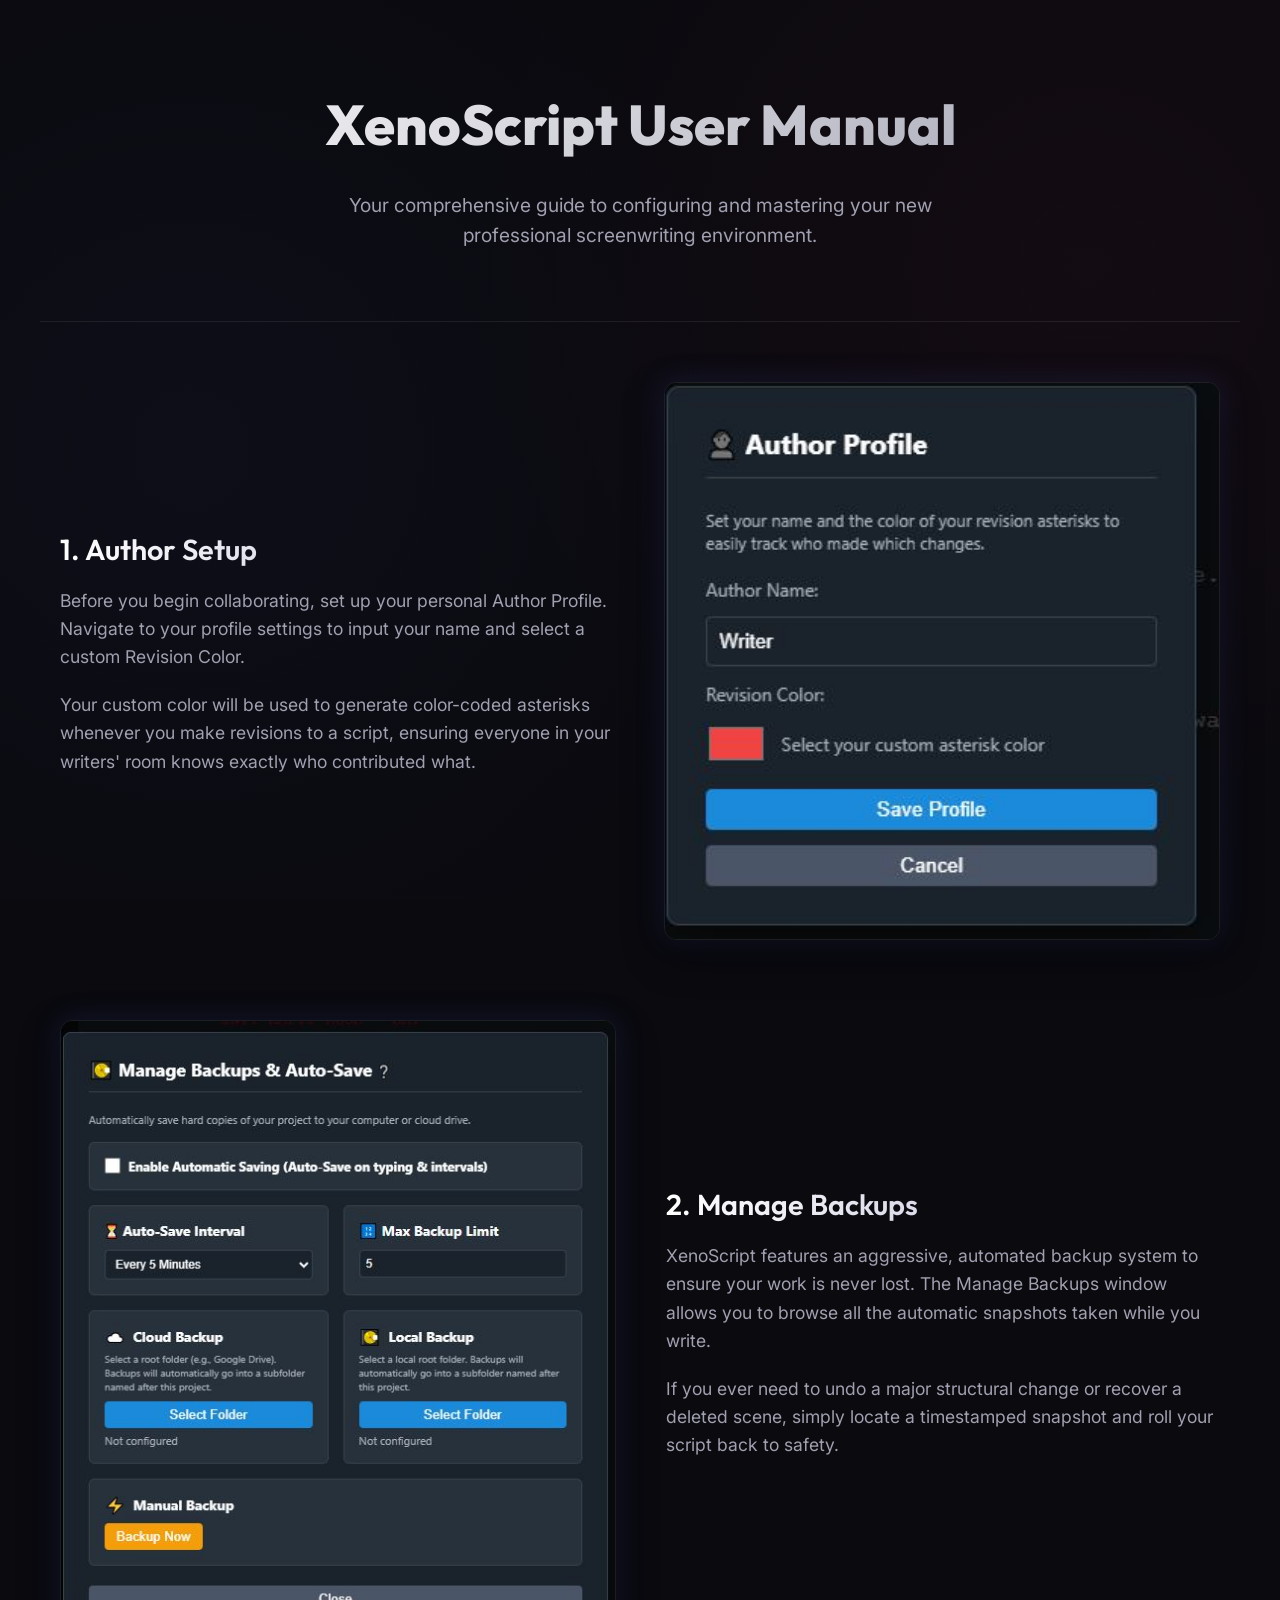
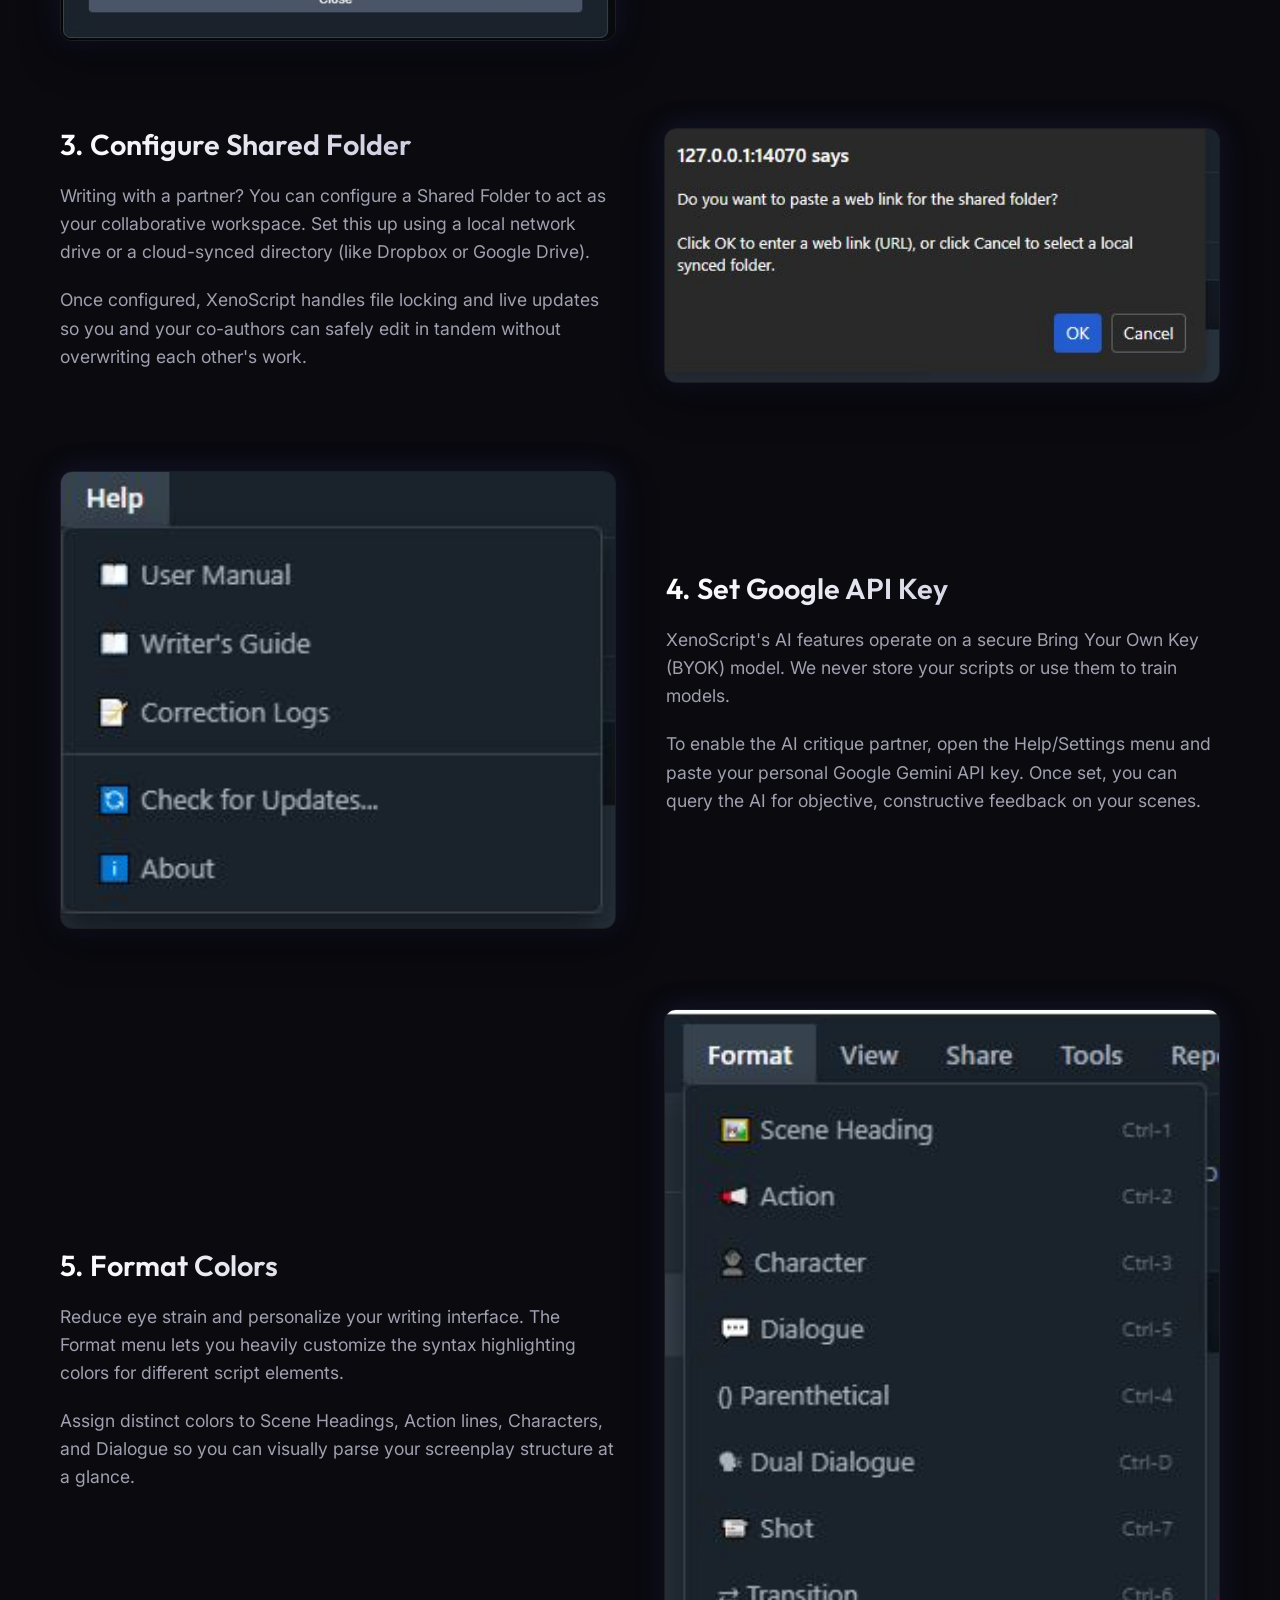
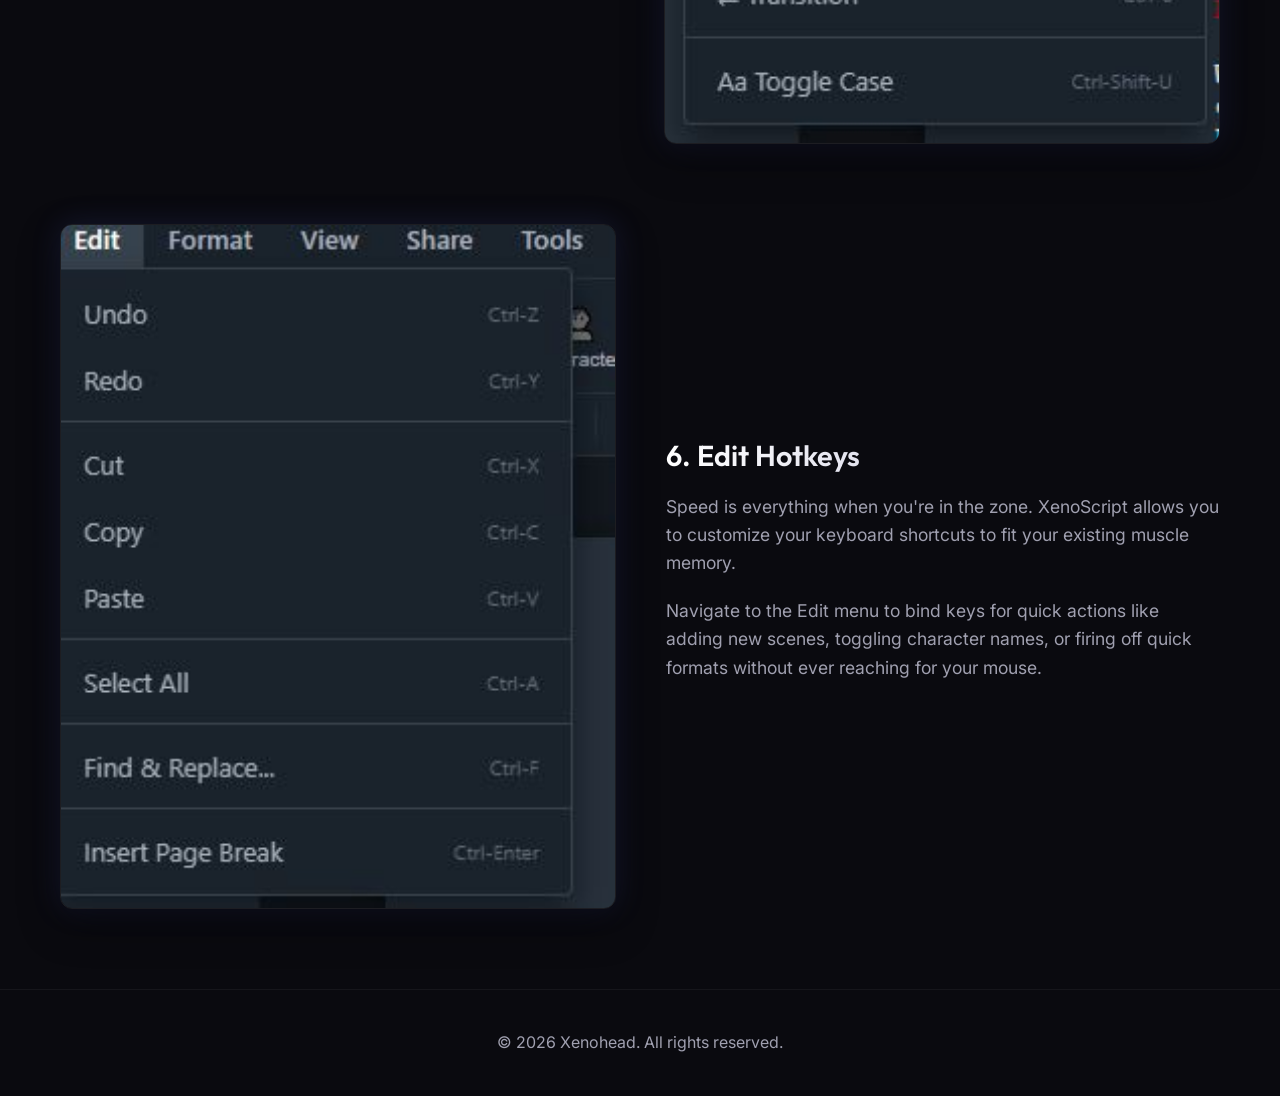
==== commit 4eb110fa: "Update: RegKey and IP integration" ====
--- a/manual.html
+++ b/manual.html
@@ -1,1636 +1,215 @@
 <!DOCTYPE html>
-<html lang="en" data-theme="dark">
+<html lang="en">
 <head>
     <meta charset="UTF-8">
     <meta name="viewport" content="width=device-width, initial-scale=1.0">
-    <title>ReelScript - Complete User Manual</title>
-    <!-- Google Fonts -->
-    <link rel="preconnect" href="https://fonts.googleapis.com">
-    <link rel="preconnect" href="https://fonts.gstatic.com" crossorigin>
-    <link href="https://fonts.googleapis.com/css2?family=Fira+Code:wght@400;500&family=Inter:wght@300;400;500;600;700&family=Outfit:wght@400;500;600;700;800&display=swap" rel="stylesheet">
-    <link rel="icon" href="movie-icon.png" type="image/png">
-    
+    <title>XenoScript - User Manual</title>
+    <link href="https://fonts.googleapis.com/css2?family=Outfit:wght@300;400;600;800&family=Inter:wght@400;500&display=swap" rel="stylesheet">
     <style>
-        /* Modern CSS Custom Properties / Theme Tokens */
-        :root[data-theme="dark"] {
-            --bg-primary: #0b0f19;
-            --bg-secondary: #131a2c;
-            --bg-tertiary: #1e293b;
-            --bg-accent: rgba(99, 102, 241, 0.15);
-            --border-color: rgba(255, 255, 255, 0.08);
-            --text-primary: #f8fafc;
-            --text-secondary: #94a3b8;
-            --text-muted: #64748b;
-            --accent: #6366f1;
-            --accent-glow: rgba(99, 102, 241, 0.4);
-            --accent-rgb: 99, 102, 241;
-            --success: #10b981;
-            --warning: #f59e0b;
-            --danger: #ef4444;
-            --card-shadow: 0 10px 30px -10px rgba(0, 0, 0, 0.5), 0 1px 3px rgba(0, 0, 0, 0.2);
-            --sidebar-width: 280px;
-        }
-
-        :root[data-theme="light"] {
-            --bg-primary: #f8fafc;
-            --bg-secondary: #ffffff;
-            --bg-tertiary: #f1f5f9;
-            --bg-accent: rgba(99, 102, 241, 0.08);
-            --border-color: rgba(15, 23, 42, 0.08);
-            --text-primary: #0f172a;
-            --text-secondary: #475569;
-            --text-muted: #94a3b8;
-            --accent: #4f46e5;
-            --accent-glow: rgba(79, 70, 229, 0.2);
-            --accent-rgb: 79, 70, 229;
-            --success: #059669;
-            --warning: #d97706;
-            --danger: #dc2626;
-            --card-shadow: 0 10px 30px -10px rgba(0, 0, 0, 0.05), 0 1px 3px rgba(0, 0, 0, 0.02);
-            --sidebar-width: 280px;
-        }
-
-        /* Base Resets & Global Styles */
+        :root {
+            --bg-dark: #0a0a0f;
+            --bg-card: rgba(25, 25, 35, 0.6);
+            --bg-card-hover: rgba(35, 35, 50, 0.8);
+            --accent-primary: #5c6fff;
+            --text-main: #f0f0f5;
+            --text-muted: #a0a0b0;
+            --border-glass: rgba(255, 255, 255, 0.08);
+            --shadow-glow: 0 0 30px rgba(92, 111, 255, 0.15);
+        }
+
         * {
-            box-sizing: border-box;
             margin: 0;
             padding: 0;
-            scroll-behavior: smooth;
+            box-sizing: border-box;
         }
 
         body {
-            font-family: 'Inter', -apple-system, BlinkMacSystemFont, "Segoe UI", Roboto, Helvetica, Arial, sans-serif;
-            background-color: var(--bg-primary);
-            color: var(--text-primary);
+            font-family: 'Inter', sans-serif;
+            background-color: var(--bg-dark);
+            color: var(--text-main);
             line-height: 1.6;
-            transition: background-color 0.3s ease, color 0.3s ease;
             overflow-x: hidden;
-        }
-
-        /* Typography */
+            background-image: 
+                radial-gradient(circle at 15% 50%, rgba(92, 111, 255, 0.04) 0%, transparent 50%),
+                radial-gradient(circle at 85% 30%, rgba(255, 51, 102, 0.04) 0%, transparent 50%);
+            background-attachment: fixed;
+        }
+
         h1, h2, h3, h4 {
             font-family: 'Outfit', sans-serif;
-            font-weight: 700;
-            letter-spacing: -0.02em;
-            color: var(--text-primary);
-        }
-
-        h1 {
-            font-size: 2.5rem;
-            margin-bottom: 1rem;
-            background: linear-gradient(135deg, var(--text-primary) 30%, var(--accent) 100%);
+            font-weight: 600;
+        }
+
+        .container {
+            max-width: 1200px;
+            margin: 0 auto;
+            padding: 0 20px;
+        }
+
+        /* Hero Section */
+        .hero {
+            padding: 80px 20px 40px;
+            text-align: center;
+            position: relative;
+            border-bottom: 1px solid var(--border-glass);
+            margin-bottom: 60px;
+        }
+
+        .hero h1 {
+            font-size: 3.5rem;
+            font-weight: 800;
+            margin-bottom: 20px;
+            background: linear-gradient(135deg, #ffffff 0%, #a0a0b0 100%);
             -webkit-background-clip: text;
             -webkit-text-fill-color: transparent;
         }
 
-        h2 {
-            font-size: 1.8rem;
-            margin: 2.5rem 0 1.25rem 0;
-            padding-bottom: 0.5rem;
-            border-bottom: 1px solid var(--border-color);
+        .hero p {
+            font-size: 1.2rem;
+            color: var(--text-muted);
+            max-width: 600px;
+            margin: 0 auto 30px;
+        }
+
+        /* Alternating Layout */
+        .showcase-row {
             display: flex;
             align-items: center;
-            gap: 12px;
-        }
-
-        h3 {
-            font-size: 1.3rem;
-            margin: 1.5rem 0 0.75rem 0;
-            color: var(--text-primary);
-        }
-
-        p {
-            margin-bottom: 1.25rem;
-            color: var(--text-secondary);
-            font-size: 1rem;
-            font-weight: 400;
-        }
-
-        strong {
-            color: var(--text-primary);
-            font-weight: 600;
-        }
-
-        a {
-            color: var(--accent);
-            text-decoration: none;
-            transition: color 0.2s ease;
-        }
-
-        a:hover {
-            color: var(--text-primary);
-            text-decoration: underline;
-        }
-
-        /* Layout Structure */
-        .app-wrapper {
-            display: flex;
-            min-height: 100vh;
-        }
-
-        /* Sidebar Styling */
-        .sidebar {
-            width: var(--sidebar-width);
-            background-color: var(--bg-secondary);
-            border-right: 1px solid var(--border-color);
-            position: fixed;
-            top: 0;
-            bottom: 0;
-            left: 0;
-            display: flex;
-            flex-direction: column;
-            z-index: 100;
-            transition: transform 0.3s ease, background-color 0.3s ease, border-color 0.3s ease;
-        }
-
-        .sidebar-header {
-            padding: 1.5rem;
-            border-bottom: 1px solid var(--border-color);
-            display: flex;
-            align-items: center;
-            gap: 12px;
-        }
-
-        .sidebar-logo {
-            width: 32px;
-            height: 32px;
-            border-radius: 6px;
-            object-fit: contain;
-            box-shadow: 0 4px 10px rgba(0, 0, 0, 0.2);
-        }
-
-        .sidebar-title {
-            font-size: 1.25rem;
-            font-weight: 800;
-            font-family: 'Outfit', sans-serif;
-            background: linear-gradient(135deg, var(--text-primary) 40%, var(--accent) 100%);
+            gap: 50px;
+            margin-bottom: 80px;
+        }
+
+        .showcase-row:nth-child(even) {
+            flex-direction: row-reverse;
+        }
+
+        .showcase-text {
+            flex: 1;
+        }
+
+        .showcase-text h3 {
+            font-size: 1.8rem;
+            margin-bottom: 15px;
+            background: linear-gradient(90deg, #fff, #b0b0d0);
             -webkit-background-clip: text;
             -webkit-text-fill-color: transparent;
         }
 
-        .search-container {
-            padding: 1rem 1.5rem;
-            position: relative;
-        }
-
-        .search-input {
-            width: 100%;
-            padding: 0.6rem 1rem 0.6rem 2.2rem;
-            background-color: var(--bg-tertiary);
-            border: 1px solid var(--border-color);
-            border-radius: 8px;
-            color: var(--text-primary);
-            font-family: inherit;
-            font-size: 0.875rem;
-            outline: none;
-            transition: all 0.2s ease;
-        }
-
-        .search-input:focus {
-            border-color: var(--accent);
-            box-shadow: 0 0 0 3px var(--accent-glow);
-        }
-
-        .search-icon {
-            position: absolute;
-            left: 2.2rem;
-            top: 50%;
-            transform: translateY(-50%);
+        .showcase-text p {
             color: var(--text-muted);
-            pointer-events: none;
-            width: 14px;
-            height: 14px;
-        }
-
-        .nav-menu {
+            font-size: 1.1rem;
+            margin-bottom: 20px;
+        }
+
+        .showcase-image {
             flex: 1;
-            overflow-y: auto;
-            padding: 1rem 0.75rem;
-            display: flex;
-            flex-direction: column;
-            gap: 4px;
-        }
-
-        .nav-link {
-            display: flex;
-            align-items: center;
-            gap: 12px;
-            padding: 0.75rem 1rem;
-            color: var(--text-secondary);
-            border-radius: 8px;
-            font-size: 0.9rem;
-            font-weight: 500;
-            transition: all 0.2s ease;
-            text-decoration: none;
-        }
-
-        .nav-link:hover, .nav-link.active {
-            color: var(--text-primary);
-            background-color: var(--bg-tertiary);
-            text-decoration: none;
-        }
-
-        .nav-link.active {
-            color: var(--accent);
-            background-color: var(--bg-accent);
-            font-weight: 600;
-        }
-
-        .sidebar-footer {
-            padding: 1rem 1.5rem;
-            border-top: 1px solid var(--border-color);
-            display: flex;
-            align-items: center;
-            justify-content: space-between;
-        }
-
-        /* Main Content Panel */
-        .content-area {
-            flex: 1;
-            margin-left: var(--sidebar-width);
-            padding: 3rem 4rem;
-            max-width: 1100px;
-            transition: margin-left 0.3s ease;
-        }
-
-        /* Header / Controls */
-        .controls {
-            display: flex;
-            align-items: center;
-            gap: 12px;
-        }
-
-        .theme-toggle-btn {
-            background: none;
-            border: 1px solid var(--border-color);
-            border-radius: 8px;
-            width: 36px;
-            height: 36px;
-            display: flex;
-            align-items: center;
-            justify-content: center;
-            cursor: pointer;
-            color: var(--text-secondary);
-            transition: all 0.2s ease;
-            background-color: var(--bg-secondary);
-        }
-
-        .theme-toggle-btn:hover {
-            color: var(--text-primary);
-            border-color: var(--text-muted);
-            box-shadow: var(--card-shadow);
-        }
-
-        /* Hero Section */
-        .hero {
-            position: relative;
-            background-color: var(--bg-secondary);
-            border: 1px solid var(--border-color);
-            border-radius: 16px;
-            padding: 2.5rem;
-            margin-bottom: 3rem;
-            overflow: hidden;
-            box-shadow: var(--card-shadow);
-        }
-
-        .hero::before {
-            content: '';
-            position: absolute;
-            top: -50%;
-            right: -20%;
-            width: 300px;
-            height: 300px;
-            background: radial-gradient(circle, var(--accent-glow) 0%, transparent 70%);
-            pointer-events: none;
-            filter: blur(40px);
-        }
-
-        .hero-badge {
-            display: inline-flex;
-            align-items: center;
-            gap: 6px;
-            background-color: var(--bg-accent);
-            border: 1px solid rgba(var(--accent-rgb), 0.2);
-            color: var(--accent);
-            padding: 4px 12px;
-            border-radius: 99px;
-            font-size: 0.8rem;
-            font-weight: 600;
-            margin-bottom: 1.25rem;
-        }
-
-        .hero-desc {
-            font-size: 1.15rem;
-            color: var(--text-secondary);
-            max-width: 650px;
-            margin-bottom: 0;
-        }
-
-        /* Callouts / Alerts */
-        .callout {
-            background-color: var(--bg-secondary);
-            border-left: 4px solid var(--accent);
-            border-radius: 0 12px 12px 0;
-            padding: 1.25rem 1.5rem;
-            margin: 1.5rem 0;
-            box-shadow: var(--card-shadow);
-            position: relative;
-        }
-
-        .callout-title {
-            font-weight: 700;
-            margin-bottom: 0.5rem;
-            display: flex;
-            align-items: center;
-            gap: 8px;
-            font-family: 'Outfit', sans-serif;
-        }
-
-        .callout.info {
-            border-left-color: var(--accent);
-            background-color: rgba(99, 102, 241, 0.03);
-        }
-        
-        .callout.warning {
-            border-left-color: var(--warning);
-            background-color: rgba(245, 158, 11, 0.03);
-        }
-
-        .callout.warning .callout-title {
-            color: var(--warning);
-        }
-
-        .callout.success {
-            border-left-color: var(--success);
-            background-color: rgba(16, 185, 129, 0.03);
-        }
-
-        .callout.success .callout-title {
-            color: var(--success);
-        }
-
-        /* Grid Elements */
-        .feature-grid {
-            display: grid;
-            grid-template-columns: repeat(auto-fit, minmax(320px, 1fr));
-            gap: 1.5rem;
-            margin: 1.5rem 0;
-        }
-
-        .card {
-            background-color: var(--bg-secondary);
-            border: 1px solid var(--border-color);
-            border-radius: 12px;
-            padding: 1.5rem;
-            box-shadow: var(--card-shadow);
-            transition: all 0.2s ease;
-        }
-
-        .card:hover {
-            transform: translateY(-4px);
-            border-color: var(--accent);
-            box-shadow: 0 15px 35px -10px rgba(0, 0, 0, 0.15), 0 3px 10px rgba(0, 0, 0, 0.05);
-        }
-
-        .card-icon {
-            font-size: 1.5rem;
-            margin-bottom: 1rem;
-            color: var(--accent);
-            background: var(--bg-accent);
-            width: 44px;
-            height: 44px;
-            display: flex;
-            align-items: center;
-            justify-content: center;
-            border-radius: 8px;
-        }
-
-        .card-title {
-            font-size: 1.15rem;
-            margin-bottom: 0.5rem;
-        }
-
-        .card-body {
-            font-size: 0.9rem;
-            color: var(--text-secondary);
-            margin-bottom: 0;
-        }
-
-        /* Image Display styles */
-        .image-container {
-            border: 1px solid var(--border-color);
             border-radius: 12px;
             overflow: hidden;
-            background-color: var(--bg-secondary);
-            box-shadow: var(--card-shadow);
-            margin: 2rem 0;
-        }
-
-        .image-container img {
+            box-shadow: 0 15px 40px rgba(0,0,0,0.4), var(--shadow-glow);
+            border: 1px solid var(--border-glass);
+        }
+        
+        .showcase-image img {
             width: 100%;
-            height: auto;
             display: block;
-            transition: transform 0.3s ease;
-        }
-
-        .image-container:hover img {
-            transform: scale(1.015);
-        }
-
-        .image-caption {
-            padding: 0.75rem 1rem;
-            font-size: 0.85rem;
-            color: var(--text-muted);
-            border-top: 1px solid var(--border-color);
-            background-color: var(--bg-secondary);
-            display: flex;
-            align-items: center;
-            gap: 8px;
-        }
-
-        /* Keyboard Shortcut Styles */
-        kbd {
-            background-color: var(--bg-tertiary);
-            border: 1px solid var(--border-color);
-            border-radius: 4px;
-            box-shadow: 0 1px 1px rgba(0, 0, 0, 0.1), inset 0 2px 0 0 rgba(255, 255, 255, 0.05);
-            color: var(--text-primary);
-            display: inline-block;
-            font-family: 'Fira Code', monospace;
-            font-size: 0.8rem;
-            font-weight: 500;
-            line-height: 1.4;
-            padding: 2px 6px;
-            white-space: nowrap;
-        }
-
-        /* Shortcut Grid Table */
-        .shortcut-table {
-            width: 100%;
-            border-collapse: collapse;
-            margin: 1.5rem 0;
-            background-color: var(--bg-secondary);
-            border: 1px solid var(--border-color);
-            border-radius: 12px;
-            overflow: hidden;
-            box-shadow: var(--card-shadow);
-        }
-
-        .shortcut-table th, .shortcut-table td {
-            padding: 0.875rem 1.25rem;
-            text-align: left;
-            border-bottom: 1px solid var(--border-color);
-        }
-
-        .shortcut-table th {
-            background-color: var(--bg-tertiary);
-            font-weight: 600;
-            font-size: 0.85rem;
-            text-transform: uppercase;
-            letter-spacing: 0.05em;
-            color: var(--text-muted);
-        }
-
-        .shortcut-table tr:last-child td {
-            border-bottom: none;
-        }
-
-        .shortcut-table tr:hover td {
-            background-color: var(--bg-accent);
-        }
-
-        /* Interactive Simulator Components */
-        .interactive-container {
-            border: 1px solid var(--border-color);
-            border-radius: 16px;
-            overflow: hidden;
-            background-color: var(--bg-secondary);
-            box-shadow: var(--card-shadow);
-            margin: 2rem 0;
-        }
-
-        .interactive-header {
-            background-color: var(--bg-tertiary);
-            border-bottom: 1px solid var(--border-color);
-            padding: 1rem 1.5rem;
-            display: flex;
-            justify-content: space-between;
-            align-items: center;
-        }
-
-        .interactive-tag {
-            background-color: var(--accent-glow);
-            color: var(--accent);
-            border: 1px solid rgba(var(--accent-rgb), 0.2);
-            font-size: 0.75rem;
-            font-weight: 600;
-            padding: 2px 8px;
-            border-radius: 4px;
-            text-transform: uppercase;
-        }
-
-        .interactive-body {
-            padding: 1.5rem;
-        }
-
-        /* Profile Selection Simulator */
-        .profile-picker {
-            display: flex;
-            gap: 15px;
-            flex-wrap: wrap;
-            align-items: center;
-            margin-bottom: 1.5rem;
-            background-color: var(--bg-primary);
-            padding: 1rem;
-            border-radius: 8px;
-            border: 1px solid var(--border-color);
-        }
-
-        .profile-picker input[type="text"] {
-            background-color: var(--bg-secondary);
-            border: 1px solid var(--border-color);
-            border-radius: 6px;
-            color: var(--text-primary);
-            padding: 6px 12px;
-            font-family: inherit;
-            outline: none;
-        }
-
-        .profile-picker input[type="text"]:focus {
-            border-color: var(--accent);
-        }
-
-        .color-well-container {
-            display: flex;
-            align-items: center;
-            gap: 8px;
-        }
-
-        .color-well {
-            -webkit-appearance: none;
-            border: none;
-            width: 32px;
-            height: 32px;
-            border-radius: 50%;
-            cursor: pointer;
-            background: none;
-            outline: none;
-        }
-
-        .color-well::-webkit-color-swatch-wrapper {
-            padding: 0;
-        }
-
-        .color-well::-webkit-color-swatch {
-            border: 1px solid var(--border-color);
-            border-radius: 50%;
-        }
-
-        /* Script Demo Area */
-        .script-canvas {
-            background-color: var(--bg-primary);
-            border: 1px solid var(--border-color);
-            border-radius: 12px;
-            min-height: 250px;
-            padding: 2rem;
-            font-family: "Courier New", Courier, monospace;
-            color: var(--text-primary);
-            position: relative;
-            outline: none;
-            overflow-y: auto;
-        }
-
-        /* Simulated revision markup */
-        .script-line {
-            position: relative;
-            padding-left: 20px;
-            margin-bottom: 0.5rem;
-            min-height: 1.2rem;
-        }
-
-        .revision-asterisk {
-            position: absolute;
-            left: 0;
-            top: 0;
-            font-weight: bold;
-            cursor: help;
-        }
-
-        .revision-tooltip {
-            position: absolute;
-            background: #1e293b;
-            color: #ffffff;
-            font-family: 'Inter', sans-serif;
-            font-size: 0.75rem;
-            padding: 4px 8px;
-            border-radius: 4px;
-            z-index: 100;
-            white-space: nowrap;
-            box-shadow: 0 4px 10px rgba(0,0,0,0.3);
-            pointer-events: none;
-            opacity: 0;
-            transition: opacity 0.2s ease;
-            bottom: 120%;
-            left: 0;
-            border: 1px solid rgba(255,255,255,0.1);
-        }
-
-        .revision-asterisk:hover + .revision-tooltip {
-            opacity: 1;
-        }
-
-        /* Simulator controls */
-        .sim-btn {
-            background-color: var(--accent);
-            color: #ffffff;
-            border: none;
-            border-radius: 6px;
-            padding: 6px 14px;
-            font-family: inherit;
-            font-size: 0.85rem;
-            font-weight: 500;
-            cursor: pointer;
-            transition: opacity 0.2s;
-        }
-
-        .sim-btn:hover {
-            opacity: 0.9;
-        }
-
-        .sim-btn.secondary {
-            background-color: var(--bg-tertiary);
-            color: var(--text-primary);
-            border: 1px solid var(--border-color);
-        }
-
-        .sim-actions {
-            display: flex;
-            gap: 10px;
-            margin-top: 1rem;
-        }
-
-        /* Smart screenplay editor simulator */
-        .editor-simulator {
-            background-color: var(--bg-primary);
-            border: 1px solid var(--border-color);
-            border-radius: 8px;
-            padding: 1.5rem;
-            font-family: "Courier New", Courier, monospace;
-            position: relative;
-        }
-
-        .sim-meta {
-            font-family: 'Inter', sans-serif;
-            font-size: 0.8rem;
-            color: var(--text-muted);
-            margin-bottom: 0.8rem;
-            display: flex;
-            justify-content: space-between;
-            align-items: center;
-        }
-
-        .sim-element-badge {
-            background-color: var(--bg-accent);
-            color: var(--accent);
-            padding: 2px 8px;
-            border-radius: 4px;
-            font-weight: 600;
-            font-size: 0.75rem;
-        }
-
-        .editor-input-area {
-            border: 1px dashed var(--border-color);
-            border-radius: 6px;
-            min-height: 180px;
-            padding: 1rem;
-            outline: none;
-            background-color: var(--bg-secondary);
-            font-size: 0.95rem;
-        }
-
-        .editor-line {
-            margin-bottom: 0.25rem;
-            min-height: 1.2rem;
-            width: 100%;
-        }
-
-        /* Screenplay standards styles for simulator */
-        .editor-line.scene-heading {
-            text-transform: uppercase;
-            font-weight: bold;
-            margin-top: 1rem;
-            color: var(--text-primary);
-        }
-
-        .editor-line.action {
-            margin-left: 0;
-            color: var(--text-secondary);
-        }
-
-        .editor-line.character {
-            text-transform: uppercase;
-            text-align: center;
-            width: 60%;
-            margin-left: auto;
-            margin-right: auto;
-            color: var(--text-primary);
-            margin-top: 0.8rem;
-        }
-
-        .editor-line.dialogue {
-            width: 50%;
-            margin-left: auto;
-            margin-right: auto;
-            color: var(--text-secondary);
-        }
-
-        .editor-line.parenthetical {
-            width: 40%;
-            margin-left: auto;
-            margin-right: auto;
-            color: var(--text-muted);
-        }
-
-        /* List Items */
-        ul.custom-list {
-            list-style: none;
-            margin-bottom: 1.5rem;
-        }
-
-        ul.custom-list li {
-            position: relative;
-            padding-left: 1.75rem;
-            margin-bottom: 0.75rem;
-            color: var(--text-secondary);
-        }
-
-        ul.custom-list li::before {
-            content: '✓';
-            position: absolute;
-            left: 0;
-            top: 2px;
-            color: var(--success);
-            font-weight: bold;
-        }
-
-        /* Floating Back to Top Button */
-        .back-to-top {
-            position: fixed;
-            bottom: 2rem;
-            right: 2rem;
-            background-color: var(--bg-secondary);
-            border: 1px solid var(--border-color);
-            color: var(--text-secondary);
-            width: 40px;
-            height: 40px;
-            border-radius: 50%;
-            display: flex;
-            align-items: center;
-            justify-content: center;
-            cursor: pointer;
-            box-shadow: var(--card-shadow);
-            opacity: 0;
-            visibility: hidden;
-            transition: all 0.3s ease;
-            z-index: 99;
-        }
-
-        .back-to-top.visible {
-            opacity: 1;
-            visibility: visible;
-        }
-
-        .back-to-top:hover {
-            color: var(--accent);
-            border-color: var(--accent);
-            transform: translateY(-2px);
-        }
-
-        /* Hamburger button for Mobile */
-        .mobile-header {
-            display: none;
-            background-color: var(--bg-secondary);
-            border-bottom: 1px solid var(--border-color);
-            padding: 1rem;
-            position: fixed;
-            top: 0;
-            left: 0;
-            right: 0;
-            z-index: 101;
-            align-items: center;
-            justify-content: space-between;
-        }
-
-        .hamburger-btn {
-            background: none;
-            border: none;
-            color: var(--text-primary);
-            font-size: 1.5rem;
-            cursor: pointer;
-        }
-
-        /* Responsive Breakpoints */
-        @media (max-width: 1024px) {
-            .sidebar {
-                transform: translateX(-100%);
+            transition: transform 0.5s ease;
+        }
+        
+        .showcase-image:hover img {
+            transform: scale(1.03);
+        }
+
+        @media (max-width: 900px) {
+            .showcase-row, .showcase-row:nth-child(even) {
+                flex-direction: column;
+                gap: 30px;
             }
-
-            .sidebar.open {
-                transform: translateX(0);
-            }
-
-            .content-area {
-                margin-left: 0;
-                padding: 5rem 2rem 3rem 2rem;
-            }
-
-            .mobile-header {
-                display: flex;
-            }
-        }
-
-        @media (max-width: 768px) {
-            h1 {
-                font-size: 2rem;
-            }
-
-            .hero {
-                padding: 1.5rem;
-            }
-
-            .feature-grid {
-                grid-template-columns: 1fr;
-            }
-
-            .profile-picker {
-                flex-direction: column;
-                align-items: stretch;
-            }
-
-            .color-well-container {
-                justify-content: space-between;
-            }
-        }
-
-        /* Highlights */
-        mark {
-            background-color: var(--bg-accent);
-            color: var(--text-primary);
-            padding: 0 4px;
-            border-radius: 4px;
+            .hero h1 { font-size: 2.5rem; }
         }
     </style>
 </head>
 <body>
 
-    <!-- Mobile Header -->
-    <div class="mobile-header">
-        <div style="display: flex; align-items: center; gap: 8px;">
-            <img src="movie-icon.png" alt="ReelScript Logo" style="height: 24px; width: 24px; border-radius: 4px;">
-            <span class="sidebar-title">ReelScript Manual</span>
-        </div>
-        <button class="hamburger-btn" id="mobile-toggle" aria-label="Toggle Menu">☰</button>
+    <header class="hero container">
+        <h1>XenoScript User Manual</h1>
+        <p>Your comprehensive guide to configuring and mastering your new professional screenwriting environment.</p>
+    </header>
+
+    <div class="container">
+        
+        <div class="showcase-row">
+            <div class="showcase-text">
+                <h3>1. Author Setup</h3>
+                <p>Before you begin collaborating, set up your personal Author Profile. Navigate to your profile settings to input your name and select a custom Revision Color.</p>
+                <p>Your custom color will be used to generate color-coded asterisks whenever you make revisions to a script, ensuring everyone in your writers' room knows exactly who contributed what.</p>
+            </div>
+            <div class="showcase-image">
+                <img src="screenshots/Author Profile.JPG" alt="Author Setup">
+            </div>
+        </div>
+
+        <div class="showcase-row">
+            <div class="showcase-text">
+                <h3>2. Manage Backups</h3>
+                <p>XenoScript features an aggressive, automated backup system to ensure your work is never lost. The Manage Backups window allows you to browse all the automatic snapshots taken while you write.</p>
+                <p>If you ever need to undo a major structural change or recover a deleted scene, simply locate a timestamped snapshot and roll your script back to safety.</p>
+            </div>
+            <div class="showcase-image">
+                <img src="screenshots/manage_backups.JPG" alt="Manage Backups">
+            </div>
+        </div>
+
+        <div class="showcase-row">
+            <div class="showcase-text">
+                <h3>3. Configure Shared Folder</h3>
+                <p>Writing with a partner? You can configure a Shared Folder to act as your collaborative workspace. Set this up using a local network drive or a cloud-synced directory (like Dropbox or Google Drive).</p>
+                <p>Once configured, XenoScript handles file locking and live updates so you and your co-authors can safely edit in tandem without overwriting each other's work.</p>
+            </div>
+            <div class="showcase-image">
+                <img src="screenshots/configurte share.JPG" alt="Configure Shared Folder">
+            </div>
+        </div>
+
+        <div class="showcase-row">
+            <div class="showcase-text">
+                <h3>4. Set Google API Key</h3>
+                <p>XenoScript's AI features operate on a secure Bring Your Own Key (BYOK) model. We never store your scripts or use them to train models.</p>
+                <p>To enable the AI critique partner, open the Help/Settings menu and paste your personal Google Gemini API key. Once set, you can query the AI for objective, constructive feedback on your scenes.</p>
+            </div>
+            <div class="showcase-image">
+                <img src="screenshots/Help.JPG" alt="Set Google API Key">
+            </div>
+        </div>
+
+        <div class="showcase-row">
+            <div class="showcase-text">
+                <h3>5. Format Colors</h3>
+                <p>Reduce eye strain and personalize your writing interface. The Format menu lets you heavily customize the syntax highlighting colors for different script elements.</p>
+                <p>Assign distinct colors to Scene Headings, Action lines, Characters, and Dialogue so you can visually parse your screenplay structure at a glance.</p>
+            </div>
+            <div class="showcase-image">
+                <img src="screenshots/format.JPG" alt="Format Colors">
+            </div>
+        </div>
+
+        <div class="showcase-row">
+            <div class="showcase-text">
+                <h3>6. Edit Hotkeys</h3>
+                <p>Speed is everything when you're in the zone. XenoScript allows you to customize your keyboard shortcuts to fit your existing muscle memory.</p>
+                <p>Navigate to the Edit menu to bind keys for quick actions like adding new scenes, toggling character names, or firing off quick formats without ever reaching for your mouse.</p>
+            </div>
+            <div class="showcase-image">
+                <img src="screenshots/edit.JPG" alt="Edit Hotkeys">
+            </div>
+        </div>
+
     </div>
-
-    <div class="app-wrapper">
-        <!-- Sidebar -->
-        <aside class="sidebar" id="app-sidebar">
-            <div class="sidebar-header">
-                <img class="sidebar-logo" src="movie-icon.png" alt="ReelScript Logo">
-                <span class="sidebar-title">ReelScript 2.5</span>
-            </div>
-            
-            <div class="search-container">
-                <input type="text" class="search-input" id="search-input" placeholder="Search manual...">
-                <svg class="search-icon" fill="none" stroke="currentColor" viewBox="0 0 24 24" xmlns="http://www.w3.org/2000/svg">
-                    <path stroke-linecap="round" stroke-linejoin="round" stroke-width="2.5" d="M21 21l-6-6m2-5a7 7 0 11-14 0 7 7 0 0114 0z"></path>
-                </svg>
-            </div>
-
-            <nav class="nav-menu">
-                <a href="#welcome" class="nav-link active" data-section="welcome">
-                    <span>👋</span> Welcome
-                </a>
-                <a href="#installation" class="nav-link" data-section="installation">
-                    <span>⚙️</span> 1. Installation
-                </a>
-                <a href="#collaboration" class="nav-link" data-section="collaboration">
-                    <span>🤝</span> 2. Collaboration
-                </a>
-                <a href="#interface" class="nav-link" data-section="interface">
-                    <span>🎬</span> 3. Writing & Layout
-                </a>
-                <a href="#ai-assistant" class="nav-link" data-section="ai-assistant">
-                    <span>🤖</span> 4. AI Assistant
-                </a>
-                <a href="#backups" class="nav-link" data-section="backups">
-                    <span>💽</span> 5. Backups & Sync
-                </a>
-                <a href="#tools" class="nav-link" data-section="tools">
-                    <span>🛠️</span> 6. Useful Features
-                </a>
-            </nav>
-
-            <div class="sidebar-footer">
-                <span style="font-size: 0.8rem; color: var(--text-muted);">Theme Mode</span>
-                <button class="theme-toggle-btn" id="theme-toggle" title="Toggle color scheme">
-                    <!-- Sun icon -->
-                    <svg id="sun-icon" style="display:none;" width="18" height="18" viewBox="0 0 24 24" fill="none" stroke="currentColor" stroke-width="2" stroke-linecap="round" stroke-linejoin="round"><circle cx="12" cy="12" r="5"></circle><line x1="12" y1="1" x2="12" y2="3"></line><line x1="12" y1="21" x2="12" y2="23"></line><line x1="4.22" y1="4.22" x2="5.64" y2="5.64"></line><line x1="18.36" y1="18.36" x2="19.78" y2="19.78"></line><line x1="1" y1="12" x2="3" y2="12"></line><line x1="21" y1="12" x2="23" y2="12"></line><line x1="4.22" y1="19.78" x2="5.64" y2="18.36"></line><line x1="18.36" y1="5.64" x2="19.78" y2="4.22"></line></svg>
-                    <!-- Moon icon -->
-                    <svg id="moon-icon" width="18" height="18" viewBox="0 0 24 24" fill="none" stroke="currentColor" stroke-width="2" stroke-linecap="round" stroke-linejoin="round"><path d="M21 12.79A9 9 0 1 1 11.21 3 7 7 0 0 0 21 12.79z"></path></svg>
-                </button>
-            </div>
-        </aside>
-
-        <!-- Main Content Area -->
-        <main class="content-area">
-            
-            <!-- Welcome / Hero Section -->
-            <section id="welcome" class="searchable">
-                <div class="hero">
-                    <div class="hero-badge">
-                        <span>🚀</span> ReelScript 2.5 Manual
-                    </div>
-                    <h1>Unlock Your Screenwriting Workflow</h1>
-                    <p class="hero-desc">
-                        Welcome to the official ReelScript documentation. Learn how to write screenplay formats natively, track real-time modifications with co-writers, backup your screenplays seamlessly, and collaborate with advanced Google Gemini AI models.
-                    </p>
-                </div>
-                
-                <div class="image-container">
-                    <img src="screenshot.png" alt="ReelScript editor workspace mockup screenshot">
-                    <div class="image-caption">
-                        <svg width="14" height="14" viewBox="0 0 24 24" fill="none" stroke="currentColor" stroke-width="2" stroke-linecap="round" stroke-linejoin="round"><rect x="3" y="3" width="18" height="18" rx="2" ry="2"></rect><circle cx="8.5" cy="8.5" r="1.5"></circle><polyline points="21 15 16 10 5 21"></polyline></svg>
-                        Figure 1.1: ReelScript core visual editor with the Scene Navigator panel and integrated dark mode interface.
-                    </div>
-                </div>
-            </section>
-
-            <!-- 1. Installation -->
-            <section id="installation" class="searchable">
-                <h2><span>⚙️</span> 1. Installation & First Steps</h2>
-                <p>Setting up your scripting workstation takes less than two minutes. Follow the procedures outlined below to configure your user signature and project parameters.</p>
-                
-                <h3>1. Running the Setup</h3>
-                <p>Download the installer bundle <mark>ReelScript_Setup.exe</mark> and launch it on your Windows machine. The wizard registers custom file systems and links all <mark>.rsp</mark> (ReelScript Project) files to the workspace automatically. A desktop shortcut is added for easy loading.</p>
-
-                <h3>2. Author Profiles (Crucial step)</h3>
-                <p>ReelScript utilizes a custom tagging signature to attribute code revisions. Before writing, please define your editor credentials:</p>
-                
-                <ul class="custom-list">
-                    <li>Launch the ReelScript application window.</li>
-                    <li>Navigate to the top menu bar: <strong>Customize</strong> &rarr; <strong>Author Profile & Revision Color</strong>.</li>
-                    <li>Provide your signature/name and click the swatch input to designate a unique revision mark color (e.g. Purple, Green, Blue).</li>
-                    <li>Click <strong>Save Profile</strong> to set the signature.</li>
-                </ul>
-
-                <!-- Profile Customizer Live Sandbox Demo -->
-                <div class="interactive-container">
-                    <div class="interactive-header">
-                        <span style="font-weight: 600; font-size: 0.9rem;">Live Sandbox: Profile Configuration & Preview</span>
-                        <span class="interactive-tag">Widget</span>
-                    </div>
-                    <div class="interactive-body">
-                        <p style="font-size: 0.85rem; margin-bottom: 1rem;">Pick your name and color in the widgets below, then observe how your changes look instantly on the mock script page.</p>
-                        
-                        <div class="profile-picker">
-                            <div style="display: flex; flex-direction: column; gap: 4px;">
-                                <label style="font-size: 0.75rem; font-weight: 600; color: var(--text-muted);">Author Name</label>
-                                <input type="text" id="demo-author-name" value="Jane Doe">
-                            </div>
-                            <div style="display: flex; flex-direction: column; gap: 4px;">
-                                <label style="font-size: 0.75rem; font-weight: 600; color: var(--text-muted);">Revision Color</label>
-                                <div class="color-well-container">
-                                    <input type="color" class="color-well" id="demo-author-color" value="#6366f1">
-                                    <span id="demo-color-hex" style="font-size: 0.8rem; font-family: monospace;">#6366f1</span>
-                                </div>
-                            </div>
-                        </div>
-
-                        <div class="script-canvas">
-                            <div class="script-line" style="text-align: center; margin-bottom: 1.5rem; text-transform: uppercase;">
-                                EXT. STREETS - NIGHT
-                            </div>
-                            <div class="script-line" style="margin-left: 20%; width: 60%; text-transform: uppercase; margin-bottom: 0.25rem;">
-                                HELENA
-                            </div>
-                            <div class="script-line" style="margin-left: 10%; width: 80%; text-indent: 0; line-height: 1.4;">
-                                <span class="revision-asterisk" id="demo-asterisk" style="color: #6366f1;">*</span>
-                                <span class="revision-tooltip" id="demo-tooltip">Jane Doe - 06/02/2026</span>
-                                We need to cross the river. Now.
-                            </div>
-                        </div>
-                    </div>
-                </div>
-            </section>
-
-            <!-- 2. Collaboration -->
-            <section id="collaboration" class="searchable">
-                <h2><span>🤝</span> 2. Collaboration & Revisions</h2>
-                <p>Working in teams on a single script can often lead to accidental edits or missing context. ReelScript solves this through a dedicated Revision Tracking engine that visualizes modifications inline.</p>
-                
-                <div class="callout info">
-                    <div class="callout-title">
-                        <svg width="16" height="16" fill="none" stroke="currentColor" stroke-width="2.5" viewBox="0 0 24 24"><path stroke-linecap="round" stroke-linejoin="round" d="M13 16h-1v-4h-1m1-4h.01M21 12a9 9 0 11-18 0 9 9 0 0118 0z"></path></svg>
-                        Did You Know?
-                    </div>
-                    <p style="margin-bottom: 0;">ReelScript project files are consolidated into compressed <mark>.rsp</mark> bundles containing metadata, scripts, snapshots, and revision histories inside a single structured file.</p>
-                </div>
-
-                <div class="feature-grid">
-                    <div class="card">
-                        <div class="card-icon">⏱️</div>
-                        <h3 class="card-title">Real-time Marking</h3>
-                        <p class="card-body">Any edits made while revision tracking is active will place a colored asterisk (*) on the left margin, signaling changes immediately.</p>
-                    </div>
-                    <div class="card">
-                        <div class="card-icon">💬</div>
-                        <h3 class="card-title">Revision Notes</h3>
-                        <p class="card-body">Right-click any revision asterisk to attach contextual notes. This opens the Revision Document and keeps comments synced.</p>
-                    </div>
-                    <div class="card">
-                        <div class="card-icon">✅</div>
-                        <h3 class="card-title">Approve & Merge</h3>
-                        <p class="card-body">Review team edits inline. Right-clicking an asterisk allows you to Accept and Merge edits to remove marks and make changes permanent.</p>
-                    </div>
-                </div>
-
-                <div class="image-container">
-                    <img src="collaboration.png" alt="Collaborative screenwriting graphic showing editing pipelines">
-                    <div class="image-caption">
-                        <svg width="14" height="14" viewBox="0 0 24 24" fill="none" stroke="currentColor" stroke-width="2" stroke-linecap="round" stroke-linejoin="round"><rect x="3" y="3" width="18" height="18" rx="2" ry="2"></rect><circle cx="8.5" cy="8.5" r="1.5"></circle><polyline points="21 15 16 10 5 21"></polyline></svg>
-                        Figure 2.1: Revision and collaboration workflow matching edits with distinct author tokens.
-                    </div>
-                </div>
-
-                <h3>Sharing Edits Safely</h3>
-                <p>ReelScript includes direct shortcuts to synchronize and exchange scripts across distributed storage vaults:</p>
-                <ol style="margin-left: 2rem; margin-bottom: 1.5rem; color: var(--text-secondary); display: flex; flex-direction: column; gap: 8px;">
-                    <li>Save your ongoing project draft: Navigate to <strong>File</strong> &rarr; <strong>Save Project</strong> (<kbd>Ctrl</kbd>+<kbd>S</kbd>).</li>
-                    <li>Click <strong>Share</strong> &rarr; <strong>Open Shared Google Folder</strong> from the menu toolbar.</li>
-                    <li>The system opens your configured Google Drive or cloud sync folder directly in your browser.</li>
-                    <li>Drop the updated <mark>.rsp</mark> file in the target directory to sync your edits with co-writers.</li>
-                </ol>
-            </section>
-
-            <!-- 3. Writing and Formatting -->
-            <section id="interface" class="searchable">
-                <h2><span>🎬</span> 3. The Interface & Writing Flow</h2>
-                <p>Writing in screenplay format is highly structured. ReelScript optimizes this formatting step by automating layout shifts based on native screenplay logic.</p>
-
-                <h3>1. Navigation Sidebar</h3>
-                <p>The workspace sidebar features three primary utility tabs:</p>
-                <ul class="custom-list">
-                    <li><strong>📋 Script Navigation:</strong> Navigate through documents like your Title Page, Screenplay Draft, and Revision Notes. Right-click any document to Move Up, Move Down, Rename, or Delete.</li>
-                    <li><strong>🎬 Scenes Explorer:</strong> A live directory listing scene headings. Clicking elements scrolls you to that point instantly.</li>
-                    <li><strong>💬 Private Notes:</strong> Local-only scratchpad. Any thoughts entered here will stay on your local disk and will not sync inside the shared project file.</li>
-                    <li><strong>💾 Save:</strong> Quick access button to instantly save your project.</li>
-                    <li><strong>📌 Stay On Top:</strong> Toggles the window to float above all other applications. The pin icon turns red when active.</li>
-                </ul>
-
-                <h3>2. Smart Formatting Flow</h3>
-                <p>Write content without manual formatting buttons. The editor automatically adjusts margins and letter casings based on keyboard inputs:</p>
-                <ul class="custom-list">
-                    <li>Type a <strong>Scene Heading</strong> & press <kbd>Enter</kbd> &rarr; Switch to <strong>Action</strong>.</li>
-                    <li>In <strong>Action</strong>, press <kbd>Tab</kbd> &rarr; Switch to <strong>Character</strong> name.</li>
-                    <li>Type a <strong>Character</strong> & press <kbd>Enter</kbd> &rarr; Switch to <strong>Dialogue</strong> box.</li>
-                    <li>In <strong>Dialogue</strong>, press <kbd>Enter</kbd> &rarr; Switch back to <strong>Character</strong> block.</li>
-                    <li>Pressing <kbd>Enter</kbd> on a blank Action line automatically converts it to a Character element.</li>
-                </ul>
-
-                <!-- Interactive Formatting Simulator -->
-                <div class="interactive-container">
-                    <div class="interactive-header">
-                        <span style="font-weight: 600; font-size: 0.9rem;">Live Sandbox: Smart Script Formatting Simulator</span>
-                        <span class="interactive-tag">Simulator</span>
-                    </div>
-                    <div class="interactive-body">
-                        <div class="sim-meta">
-                            <span>Press <kbd>Tab</kbd> to cycle elements, or <kbd>Enter</kbd> to jump to the next line style.</span>
-                            <span class="sim-element-badge" id="sim-type-badge">SCENE HEADING</span>
-                        </div>
-                        
-                        <div class="editor-simulator">
-                            <div class="editor-input-area" id="sim-editor-area" contenteditable="true" spellcheck="false">
-                                <div class="editor-line scene-heading">INT. WRITER STATION - NIGHT</div>
-                                <div class="editor-line action">A glowing neon monitor displays a single blinking cursor.</div>
-                                <div class="editor-line character">WRITER</div>
-                                <div class="editor-line dialogue">This simulator behaves exactly like the desktop app.</div>
-                                <div class="editor-line parenthetical">(excitedly)</div>
-                                <div class="editor-line dialogue">Try typing here and press Enter or Tab!</div>
-                            </div>
-                        </div>
-                        <div class="sim-actions">
-                            <button class="sim-btn secondary" onclick="changeSimLineType('scene-heading')">Scene Heading</button>
-                            <button class="sim-btn secondary" onclick="changeSimLineType('action')">Action</button>
-                            <button class="sim-btn secondary" onclick="changeSimLineType('character')">Character</button>
-                            <button class="sim-btn secondary" onclick="changeSimLineType('dialogue')">Dialogue</button>
-                            <button class="sim-btn" onclick="resetSimEditor()">Reset Sandbox</button>
-                        </div>
-                    </div>
-                </div>
-
-                <h3>Keyboard Hotkey Layouts</h3>
-                <p>Prefer direct triggers? Use standard shortcuts to snap elements instantly to the correct layout margins:</p>
-                
-                <table class="shortcut-table">
-                    <thead>
-                        <tr>
-                            <th>Formatting Element</th>
-                            <th>Keyboard Shortcut</th>
-                            <th>Alignment Margin</th>
-                        </tr>
-                    </thead>
-                    <tbody>
-                        <tr>
-                            <td><strong>Scene Heading</strong></td>
-                            <td><kbd>Ctrl</kbd> + <kbd>1</kbd></td>
-                            <td>Left (All Caps)</td>
-                        </tr>
-                        <tr>
-                            <td><strong>Action</strong></td>
-                            <td><kbd>Ctrl</kbd> + <kbd>2</kbd></td>
-                            <td>Left</td>
-                        </tr>
-                        <tr>
-                            <td><strong>Character</strong></td>
-                            <td><kbd>Ctrl</kbd> + <kbd>3</kbd></td>
-                            <td>Center-aligned (All Caps)</td>
-                        </tr>
-                        <tr>
-                            <td><strong>Parenthetical</strong></td>
-                            <td><kbd>Ctrl</kbd> + <kbd>4</kbd></td>
-                            <td>Indented Center</td>
-                        </tr>
-                        <tr>
-                            <td><strong>Dialogue</strong></td>
-                            <td><kbd>Ctrl</kbd> + <kbd>5</kbd></td>
-                            <td>Indented Left</td>
-                        </tr>
-                        <tr>
-                            <td><strong>Transition</strong></td>
-                            <td><kbd>Ctrl</kbd> + <kbd>6</kbd></td>
-                            <td>Right Align (All Caps)</td>
-                        </tr>
-                        <tr>
-                            <td><strong>Shot Type</strong></td>
-                            <td><kbd>Ctrl</kbd> + <kbd>7</kbd></td>
-                            <td>Left (All Caps)</td>
-                        </tr>
-                        <tr>
-                            <td><strong>Page Break</strong></td>
-                            <td><kbd>Ctrl</kbd> + <kbd>Enter</kbd></td>
-                            <td>Page break trigger</td>
-                        </tr>
-                    </tbody>
-                </table>
-            </section>
-
-            <!-- 4. AI Assistant -->
-            <section id="ai-assistant" class="searchable">
-                <h2><span>🤖</span> 4. Google Gemini AI integration</h2>
-                <p>ReelScript connects directly to Google's Gemini models. The AI reviews contextual inputs, evaluates character arcs, fixes styling issues, and streamlines drafts with click-to-nav reports.</p>
-
-                <div class="image-container">
-                    <img src="ai_assistant.png" alt="Futuristic AI writing assistant representation graphic">
-                    <div class="image-caption">
-                        <svg width="14" height="14" viewBox="0 0 24 24" fill="none" stroke="currentColor" stroke-width="2" stroke-linecap="round" stroke-linejoin="round"><rect x="3" y="3" width="18" height="18" rx="2" ry="2"></rect><circle cx="8.5" cy="8.5" r="1.5"></circle><polyline points="21 15 16 10 5 21"></polyline></svg>
-                        Figure 4.1: Neural-assisted analysis pipeline for structural pacing and scene evaluations.
-                    </div>
-                </div>
-
-                <div class="feature-grid">
-                    <div class="card">
-                        <div class="card-icon">💡</div>
-                        <h3 class="card-title">Creative suggestions</h3>
-                        <p class="card-body">Highlight any paragraph or line of dialogue, then click <strong>💡 Suggest</strong> in the main toolbar. A draggable window offers three contextual rewrites instantly.</p>
-                    </div>
-                    <div class="card">
-                        <div class="card-icon">✨</div>
-                        <h3 class="card-title">AI Auto-Fix</h3>
-                        <p class="card-body">Select clunky lines, right-click, and run <strong>✨ AI Auto-Fix Selection</strong>. The engine corrects styling errors and smooths syntax inline.</p>
-                    </div>
-                    <div class="card">
-                        <div class="card-icon">🎬</div>
-                        <h3 class="card-title">Scene diagnostics</h3>
-                        <p class="card-body">Right-click a scene in the Scene Sidebar to run <strong>AI Check Scene</strong>. Receives targeted reports about dialogue flow, pacing speed, and script style.</p>
-                    </div>
-                    <div class="card">
-                        <div class="card-icon">🤖</div>
-                        <h3 class="card-title">Full Script Report</h3>
-                        <p class="card-body">Navigate to <strong>Reports</strong> &rarr; <strong>AI Script Analysis</strong>. Generates dynamic reports with clickable lines that jump your cursor directly to the line in question.</p>
-                    </div>
-                </div>
-            </section>
-
-            <!-- 5. Backups -->
-            <section id="backups" class="searchable">
-                <h2><span>💽</span> 5. Backups & Auto-Save (Never lose work)</h2>
-                <p>A screenwriter's worst nightmare is losing drafts. ReelScript mitigates this by maintaining a redundant, multi-tier backup system.</p>
-
-                <div class="image-container">
-                    <img src="backups_sync.png" alt="Cloud backup and local directory sync illustration graphic">
-                    <div class="image-caption">
-                        <svg width="14" height="14" viewBox="0 0 24 24" fill="none" stroke="currentColor" stroke-width="2" stroke-linecap="round" stroke-linejoin="round"><rect x="3" y="3" width="18" height="18" rx="2" ry="2"></rect><circle cx="8.5" cy="8.5" r="1.5"></circle><polyline points="21 15 16 10 5 21"></polyline></svg>
-                        Figure 5.1: Multi-tiered file synchronization and automatic backup architecture.
-                    </div>
-                </div>
-
-                <h3>Backup Customization</h3>
-                <p>Press <kbd>Ctrl</kbd> + <kbd>Shift</kbd> + <kbd>S</kbd> (or select <strong>File</strong> &rarr; <strong>Manage Backups & Auto-Save</strong>) to modify directory and storage configs:</p>
-                
-                <ol style="margin-left: 2rem; margin-bottom: 1.5rem; color: var(--text-secondary); display: flex; flex-direction: column; gap: 10px;">
-                    <li><strong>Save Interval:</strong> Adjust background backup timings (default: 5 minutes). Additionally, ReelScript initiates an instantaneous local autosave whenever typing pauses for 1 second.</li>
-                    <li><strong>Local Directory:</strong> By default, files are routed to your local machine path: <mark>Documents/ReelScript</mark>.</li>
-                    <li><strong>Secondary Cloud Mirror:</strong> Route duplicate backup files to synced Google Drive, OneDrive, or Dropbox folders for redundancy.</li>
-                    <li><strong>Backup Retention Limits:</strong> To save disk space, directories are limited to 5 backups. The 6th file triggers the removal of the oldest copy.</li>
-                </ol>
-
-                <div class="callout warning">
-                    <div class="callout-title">
-                        <svg width="16" height="16" fill="none" stroke="currentColor" stroke-width="2.5" viewBox="0 0 24 24"><path stroke-linecap="round" stroke-linejoin="round" d="M12 9v2m0 4h.01m-6.938 4h13.856c1.54 0 2.502-1.667 1.732-3L13.732 4c-.77-1.333-2.694-1.333-3.464 0L3.34 16c-.77 1.333.192 3 1.732 3z"></path></svg>
-                        Manual Snapshots
-                    </div>
-                    <p style="margin-bottom: 0;">Before performing major section rewrites, click <strong>Revisions</strong> &rarr; <strong>Manage Snapshots</strong> to create a permanent snapshot state. This locks in your current draft so you can roll back to it if a rewrite goes off the rails.</p>
-                </div>
-            </section>
-
-            <!-- 6. Useful Features -->
-            <section id="tools" class="searchable">
-                <h2><span>🛠️</span> 6. Useful Tools & Features</h2>
-                <p>ReelScript includes workflow accelerators to clean up scripts, review character dialogue, and export files to other production systems.</p>
-
-                <div class="feature-grid">
-                    <div class="card">
-                        <div class="card-icon">👥</div>
-                        <h3 class="card-title">Character Filter</h3>
-                        <p class="card-body">Select <strong>Tools</strong> &rarr; <strong>Character Filter</strong> to isolate dialog boxes for a single role. Perfect for assessing character tone and flow. Now features persistent sortable list order (Asc/Desc).</p>
-                    </div>
-                    <div class="card">
-                        <div class="card-icon">🔠</div>
-                        <h3 class="card-title">Capitalize Names</h3>
-                        <p class="card-body">Select <strong>Tools</strong> &rarr; <strong>Capitalize Names</strong> to open a checklist tool to safely capitalize character names outside of dialogue.</p>
-                    </div>
-                    <div class="card">
-                        <div class="card-icon">🎨</div>
-                        <h3 class="card-title">Text Color Tool</h3>
-                        <p class="card-body">In the mini formatting toolbar, click the "A" with an underline to quickly highlight text using your custom script format colors or a custom hex color.</p>
-                    </div>
-                    <div class="card">
-                        <div class="card-icon">✏️</div>
-                        <h3 class="card-title">Global Rename</h3>
-                        <p class="card-body">Select <strong>Tools</strong> &rarr; <strong>Rename Character</strong> to modify a character name across both dialogue lines and action scene details.</p>
-                    </div>
-                    <div class="card">
-                        <div class="card-icon">🔍</div>
-                        <h3 class="card-title">Find & Replace</h3>
-                        <p class="card-body">Press <kbd>Ctrl</kbd> + <kbd>F</kbd> to launch search panels. Match exact uppercase characters or replace instances globally.</p>
-                    </div>
-                    <div class="card">
-                        <div class="card-icon">📖</div>
-                        <h3 class="card-title">Spellcheck & Dict</h3>
-                        <p class="card-body">Select <strong>Tools</strong> &rarr; <strong>Check Spelling</strong>. Ignores screenwriting shorthand like EXT. and INT., and lets you add custom terms to the dictionary.</p>
-                    </div>
-                    <div class="card">
-                        <div class="card-icon">🕶️</div>
-                        <h3 class="card-title">Focus & Dark Mode</h3>
-                        <p class="card-body">Press <kbd>F11</kbd> to toggle Focus Mode, hiding toolbars. Toggle <strong>Customize</strong> &rarr; <strong>Dark Mode</strong> to switch themes and ease eye strain.</p>
-                    </div>
-                    <div class="card">
-                        <div class="card-icon">📤</div>
-                        <h3 class="card-title">Industry Exports</h3>
-                        <p class="card-body">Export draft pages to standard formats like <mark>PDF</mark> or native <mark>.fdx</mark> (Final Draft) format, ensuring seamless sharing with producers.</p>
-                    </div>
-                </div>
-            </section>
-
-            <footer style="margin-top: 5rem; padding-top: 1.5rem; border-top: 1px solid var(--border-color); display: flex; justify-content: space-between; align-items: center; flex-wrap: wrap; gap: 12px;">
-                <span style="font-size: 0.85rem; color: var(--text-muted);">© 2026 ReelScript Software. All Rights Reserved.</span>
-                <span style="font-size: 0.85rem; color: var(--text-muted);">Happy Writing! 🎬</span>
-            </footer>
-
-        </main>
-    </div>
-
-    <!-- Floating Back to Top Button -->
-    <button class="back-to-top" id="back-to-top" aria-label="Scroll back to top">
-        <svg width="20" height="20" fill="none" stroke="currentColor" stroke-width="2.5" viewBox="0 0 24 24" xmlns="http://www.w3.org/2000/svg">
-            <path stroke-linecap="round" stroke-linejoin="round" d="M4.5 15.75l7.5-7.5 7.5 7.5"></path>
-        </svg>
-    </button>
-
-    <!-- JavaScript Interactive Code -->
-    <script>
-        // Dark/Light Theme Handler
-        const themeToggleBtn = document.getElementById('theme-toggle');
-        const sunIcon = document.getElementById('sun-icon');
-        const moonIcon = document.getElementById('moon-icon');
-        
-        // Initial setup
-        const savedTheme = localStorage.getItem('theme') || 'dark';
-        document.documentElement.setAttribute('data-theme', savedTheme);
-        updateThemeIcons(savedTheme);
-
-        themeToggleBtn.addEventListener('click', () => {
-            const currentTheme = document.documentElement.getAttribute('data-theme');
-            const newTheme = currentTheme === 'dark' ? 'light' : 'dark';
-            document.documentElement.setAttribute('data-theme', newTheme);
-            localStorage.setItem('theme', newTheme);
-            updateThemeIcons(newTheme);
-        });
-
-        function updateThemeIcons(theme) {
-            if (theme === 'dark') {
-                sunIcon.style.display = 'block';
-                moonIcon.style.display = 'none';
-            } else {
-                sunIcon.style.display = 'none';
-                moonIcon.style.display = 'block';
-            }
-        }
-
-        // Mobile sidebar navigation toggler
-        const mobileToggle = document.getElementById('mobile-toggle');
-        const appSidebar = document.getElementById('app-sidebar');
-
-        mobileToggle.addEventListener('click', (e) => {
-            e.stopPropagation();
-            appSidebar.classList.toggle('open');
-            mobileToggle.textContent = appSidebar.classList.contains('open') ? '✕' : '☰';
-        });
-
-        document.addEventListener('click', (e) => {
-            if (window.innerWidth <= 1024 && appSidebar.classList.contains('open') && !appSidebar.contains(e.target) && e.target !== mobileToggle) {
-                appSidebar.classList.remove('open');
-                mobileToggle.textContent = '☰';
-            }
-        });
-
-        // Search Engine Live Filter
-        const searchInput = document.getElementById('search-input');
-        const searchables = document.querySelectorAll('.searchable');
-
-        searchInput.addEventListener('input', (e) => {
-            const query = e.target.value.toLowerCase().trim();
-            
-            searchables.forEach(section => {
-                const text = section.innerText.toLowerCase();
-                const headers = section.querySelectorAll('h2, h3, h4');
-                let matchesHeader = false;
-                
-                headers.forEach(header => {
-                    if (header.innerText.toLowerCase().includes(query)) {
-                        matchesHeader = true;
-                    }
-                });
-
-                if (text.includes(query) || matchesHeader || query === '') {
-                    section.style.display = 'block';
-                    // Re-highlight or restore
-                } else {
-                    section.style.display = 'none';
-                }
-            });
-
-            // Handle sidebar active markers state
-            if (query !== '') {
-                document.querySelectorAll('.nav-link').forEach(link => {
-                    const targetId = link.getAttribute('href').substring(1);
-                    const targetSection = document.getElementById(targetId);
-                    if (targetSection && targetSection.style.display === 'none') {
-                        link.style.display = 'none';
-                    } else {
-                        link.style.display = 'flex';
-                    }
-                });
-            } else {
-                document.querySelectorAll('.nav-link').forEach(link => {
-                    link.style.display = 'flex';
-                });
-            }
-        });
-
-        // Interactive profile settings demo logic
-        const demoAuthorName = document.getElementById('demo-author-name');
-        const demoAuthorColor = document.getElementById('demo-author-color');
-        const demoColorHex = document.getElementById('demo-color-hex');
-        const demoAsterisk = document.getElementById('demo-asterisk');
-        const demoTooltip = document.getElementById('demo-tooltip');
-
-        function updateProfilePreview() {
-            const name = demoAuthorName.value || 'Anonymous';
-            const color = demoAuthorColor.value;
-            demoColorHex.textContent = color.toUpperCase();
-            demoAsterisk.style.color = color;
-            
-            // Format current date
-            const now = new Date();
-            const dateStr = `${String(now.getMonth()+1).padStart(2,'0')}/${String(now.getDate()).padStart(2,'0')}/${now.getFullYear()}`;
-            demoTooltip.textContent = `${name} - ${dateStr}`;
-        }
-
-        demoAuthorName.addEventListener('input', updateProfilePreview);
-        demoAuthorColor.addEventListener('input', updateProfilePreview);
-
-        // Smart editor simulator logics
-        const simEditorArea = document.getElementById('sim-editor-area');
-        const simTypeBadge = document.getElementById('sim-type-badge');
-
-        const editorFlow = ['scene-heading', 'action', 'character', 'dialogue', 'parenthetical'];
-        let currentSimType = 'dialogue';
-
-        function updateSimBadge(type) {
-            currentSimType = type;
-            simTypeBadge.textContent = type.replace('-', ' ').toUpperCase();
-            
-            // Assign active badge theme colors
-            if (type === 'scene-heading') {
-                simTypeBadge.style.backgroundColor = 'rgba(99,102,241,0.15)';
-                simTypeBadge.style.color = 'var(--accent)';
-            } else if (type === 'character') {
-                simTypeBadge.style.backgroundColor = 'rgba(16,185,129,0.15)';
-                simTypeBadge.style.color = 'var(--success)';
-            } else if (type === 'dialogue') {
-                simTypeBadge.style.backgroundColor = 'rgba(245,158,11,0.15)';
-                simTypeBadge.style.color = 'var(--warning)';
-            } else {
-                simTypeBadge.style.backgroundColor = 'var(--bg-tertiary)';
-                simTypeBadge.style.color = 'var(--text-secondary)';
-            }
-        }
-
-        function changeSimLineType(type) {
-            const selection = window.getSelection();
-            if (!selection.rangeCount) return;
-            
-            let targetLine = selection.anchorNode;
-            while (targetLine && targetLine !== simEditorArea && targetLine.parentNode !== simEditorArea) {
-                targetLine = targetLine.parentNode;
-            }
-            
-            if (targetLine && targetLine !== simEditorArea) {
-                // Clear existing element styles
-                targetLine.className = 'editor-line ' + type;
-                updateSimBadge(type);
-            }
-        }
-
-        function resetSimEditor() {
-            simEditorArea.innerHTML = `
-                <div class="editor-line scene-heading">INT. WRITER STATION - DAY</div>
-                <div class="editor-line action">A glowing neon monitor displays a single blinking cursor.</div>
-                <div class="editor-line character">WRITER</div>
-                <div class="editor-line dialogue">This simulator behaves exactly like the desktop app.</div>
-                <div class="editor-line parenthetical">(excitedly)</div>
-                <div class="editor-line dialogue">Try typing here and press Enter or Tab!</div>
-            `;
-            updateSimBadge('dialogue');
-        }
-
-        // Custom keyboard handlers matching the ReelScript screenplay editor
-        simEditorArea.addEventListener('keydown', (e) => {
-            if (e.key === 'Tab') {
-                e.preventDefault();
-                
-                // Get active editing node element line
-                const selection = window.getSelection();
-                let targetLine = selection.anchorNode;
-                while (targetLine && targetLine.parentNode !== simEditorArea) {
-                    targetLine = targetLine.parentNode;
-                }
-                
-                if (targetLine) {
-                    let nextType = 'character';
-                    if (targetLine.classList.contains('action')) {
-                        nextType = 'character';
-                    } else if (targetLine.classList.contains('scene-heading')) {
-                        nextType = 'action';
-                    } else if (targetLine.classList.contains('character')) {
-                        nextType = 'parenthetical';
-                    } else if (targetLine.classList.contains('parenthetical')) {
-                        nextType = 'dialogue';
-                    } else {
-                        nextType = 'scene-heading';
-                    }
-                    
-                    targetLine.className = 'editor-line ' + nextType;
-                    updateSimBadge(nextType);
-                }
-            } else if (e.key === 'Enter') {
-                // Determine layout transitions on Enter
-                const selection = window.getSelection();
-                let targetLine = selection.anchorNode;
-                while (targetLine && targetLine.parentNode !== simEditorArea) {
-                    targetLine = targetLine.parentNode;
-                }
-
-                if (targetLine) {
-                    let currentClass = 'action';
-                    editorFlow.forEach(cls => {
-                        if (targetLine.classList.contains(cls)) {
-                            currentClass = cls;
-                        }
-                    });
-
-                    let nextClass = 'action';
-                    if (currentClass === 'scene-heading') {
-                        nextClass = 'action';
-                    } else if (currentClass === 'action') {
-                        // Enter on blank line leads to Character
-                        if (targetLine.textContent.trim() === '') {
-                            nextClass = 'character';
-                            targetLine.className = 'editor-line character';
-                            updateSimBadge('character');
-                            e.preventDefault();
-                            return;
-                        }
-                        nextClass = 'action';
-                    } else if (currentClass === 'character') {
-                        nextClass = 'dialogue';
-                    } else if (currentClass === 'dialogue') {
-                        // Double enter/blank dialogue line returns to character/action
-                        if (targetLine.textContent.trim() === '') {
-                            nextClass = 'action';
-                            targetLine.className = 'editor-line action';
-                            updateSimBadge('action');
-                            e.preventDefault();
-                            return;
-                        }
-                        nextClass = 'character';
-                    } else if (currentClass === 'parenthetical') {
-                        nextClass = 'dialogue';
-                    }
-
-                    // Create new element node line inline
-                    setTimeout(() => {
-                        const newSelection = window.getSelection();
-                        let newLine = newSelection.anchorNode;
-                        while (newLine && newLine.parentNode !== simEditorArea) {
-                            newLine = newLine.parentNode;
-                        }
-                        if (newLine && newLine !== targetLine) {
-                            newLine.className = 'editor-line ' + nextClass;
-                            updateSimBadge(nextClass);
-                        }
-                    }, 5);
-                }
-            }
-        });
-
-        // Click handler to update element badges when cursor shifts
-        simEditorArea.addEventListener('click', () => {
-            const selection = window.getSelection();
-            if (!selection.rangeCount) return;
-            let targetLine = selection.anchorNode;
-            while (targetLine && targetLine.parentNode !== simEditorArea) {
-                targetLine = targetLine.parentNode;
-            }
-            if (targetLine && targetLine !== simEditorArea) {
-                editorFlow.forEach(cls => {
-                    if (targetLine.classList.contains(cls)) {
-                        updateSimBadge(cls);
-                    }
-                });
-            }
-        });
-
-        // Scrollspy for sidebar active links
-        const navLinks = document.querySelectorAll('.nav-link');
-        const sections = document.querySelectorAll('section');
-
-        window.addEventListener('scroll', () => {
-            let current = 'welcome';
-            const offset = 120; // account for headers/padding
-
-            sections.forEach(section => {
-                const sectionTop = section.offsetTop - offset;
-                if (window.scrollY >= sectionTop) {
-                    current = section.getAttribute('id');
-                }
-            });
-
-            navLinks.forEach(link => {
-                link.classList.remove('active');
-                if (link.getAttribute('href') === `#${current}`) {
-                    link.classList.add('active');
-                }
-            });
-        });
-
-        // Floating Back-to-Top visibility
-        const backToTopBtn = document.getElementById('back-to-top');
-        window.addEventListener('scroll', () => {
-            if (window.scrollY > 300) {
-                backToTopBtn.classList.add('visible');
-            } else {
-                backToTopBtn.classList.remove('visible');
-            }
-        });
-
-        backToTopBtn.addEventListener('click', () => {
-            window.scrollTo({ top: 0, behavior: 'smooth' });
-        });
-
-    </script>
+    
+    <footer style="text-align: center; padding: 40px 20px; border-top: 1px solid rgba(255,255,255,0.05); color: var(--text-muted); margin-top: 20px;">
+        <div class="container">
+            <p>&copy; 2026 Xenohead. All rights reserved.</p>
+        </div>
+    </footer>
+
 </body>
 </html>
